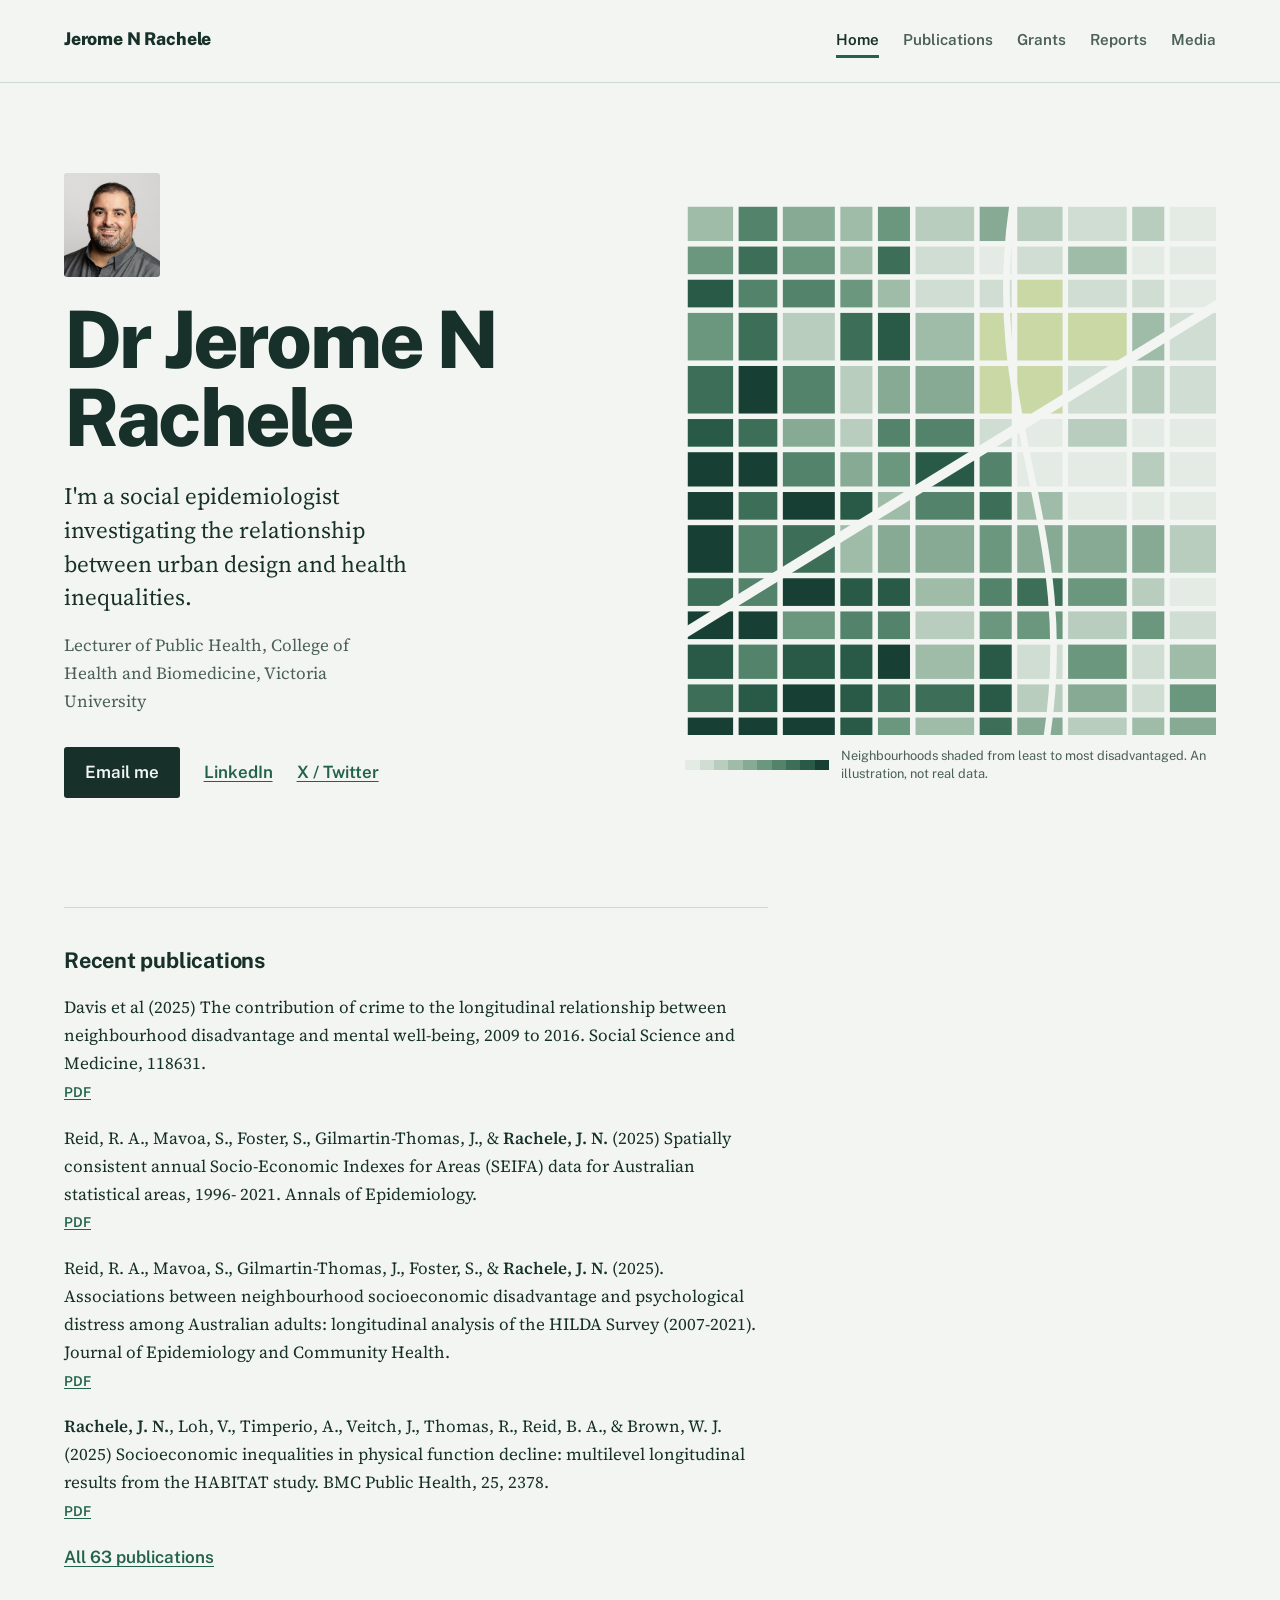
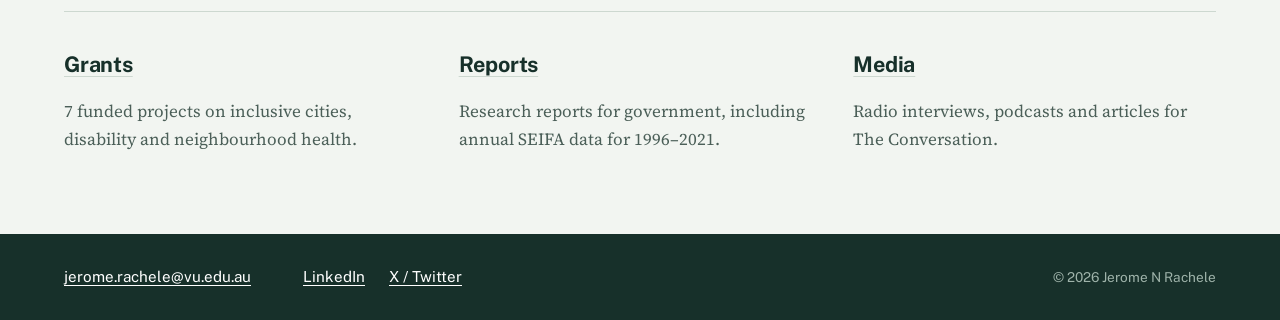
==== index.html @ 96d5e142 "Unpack site and copy files from Wix" ====
<!doctype html>
<html lang="en-AU">
<head>
<meta charset="utf-8">
<meta name="viewport" content="width=device-width, initial-scale=1">
<title>Dr Jerome N Rachele | Social epidemiologist</title>
<meta name="description" content="I&#x27;m a social epidemiologist investigating the relationship between urban design and health inequalities. Lecturer of Public Health, College of Health and Biomedicine, Victoria University.">
<meta property="og:title" content="Dr Jerome N Rachele | Social epidemiologist">
<meta property="og:description" content="I&#x27;m a social epidemiologist investigating the relationship between urban design and health inequalities. Lecturer of Public Health, College of Health and Biomedicine, Victoria University.">
<meta property="og:type" content="website">
<link rel="icon" href="favicon.svg" type="image/svg+xml">
<link rel="preconnect" href="https://fonts.googleapis.com">
<link rel="preconnect" href="https://fonts.gstatic.com" crossorigin>
<link rel="stylesheet" href="https://fonts.googleapis.com/css2?family=Public+Sans:wght@400;600;800&family=Source+Serif+4:ital,opsz,wght@0,8..60,400;0,8..60,600;1,8..60,400&display=swap">
<link rel="stylesheet" href="styles.css">
</head>
<body>
<a class="skip" href="#main">Skip to content</a>
<header class="site-header">
  <a class="wordmark" href="index.html">Jerome N Rachele</a>
  <nav aria-label="Main"><a href="index.html" aria-current="page">Home</a><a href="academic-publications.html">Publications</a><a href="grants.html">Grants</a><a href="reports.html">Reports</a><a href="media.html">Media</a></nav>
</header>
<main id="main" class="home">

<section class="hero">
  <div class="hero-text">
    <img class="portrait" src="files/jerome-rachele.jpg" alt="Portrait of Jerome Rachele" width="96" height="104" onerror="this.remove()">
    <h1>Dr Jerome N Rachele</h1>
    <p class="lede">I&#x27;m a social epidemiologist investigating the relationship between urban design and health inequalities.</p>
    <p class="role">Lecturer of Public Health, College of Health and Biomedicine, Victoria University</p>
    <p class="contact"><a class="button" href="mailto:jerome.rachele@vu.edu.au">Email me</a>
       <a href="https://www.linkedin.com/in/jerome-rachele-14006b37/" rel="noopener">LinkedIn</a>
       <a href="https://twitter.com/JN_Rachele" rel="noopener">X / Twitter</a></p>
  </div>
  <figure class="map">
    <svg viewBox="0 0 480 480" role="img" aria-labelledby="map-cap" preserveAspectRatio="xMidYMid slice"><rect x="2.5" y="2.5" width="41.0" height="31.0" fill="#9fbca9"/><rect x="2.5" y="38.5" width="41.0" height="25.0" fill="#6c977f"/><rect x="2.5" y="68.5" width="41.0" height="25.0" fill="#285a47"/><rect x="2.5" y="98.5" width="41.0" height="43.0" fill="#6c977f"/><rect x="2.5" y="146.5" width="41.0" height="43.0" fill="#3c6e58"/><rect x="2.5" y="194.5" width="41.0" height="25.0" fill="#285a47"/><rect x="2.5" y="224.5" width="41.0" height="31.0" fill="#183f33"/><rect x="2.5" y="260.5" width="41.0" height="25.0" fill="#183f33"/><rect x="2.5" y="290.5" width="41.0" height="43.0" fill="#183f33"/><rect x="2.5" y="338.5" width="41.0" height="25.0" fill="#3c6e58"/><rect x="2.5" y="368.5" width="41.0" height="25.0" fill="#183f33"/><rect x="2.5" y="398.5" width="41.0" height="31.0" fill="#285a47"/><rect x="2.5" y="434.5" width="41.0" height="25.0" fill="#3c6e58"/><rect x="2.5" y="464.5" width="41.0" height="43.0" fill="#183f33"/><rect x="48.5" y="2.5" width="35.0" height="31.0" fill="#53836b"/><rect x="48.5" y="38.5" width="35.0" height="25.0" fill="#3c6e58"/><rect x="48.5" y="68.5" width="35.0" height="25.0" fill="#53836b"/><rect x="48.5" y="98.5" width="35.0" height="43.0" fill="#3c6e58"/><rect x="48.5" y="146.5" width="35.0" height="43.0" fill="#183f33"/><rect x="48.5" y="194.5" width="35.0" height="25.0" fill="#3c6e58"/><rect x="48.5" y="224.5" width="35.0" height="31.0" fill="#183f33"/><rect x="48.5" y="260.5" width="35.0" height="25.0" fill="#3c6e58"/><rect x="48.5" y="290.5" width="35.0" height="43.0" fill="#53836b"/><rect x="48.5" y="338.5" width="35.0" height="25.0" fill="#53836b"/><rect x="48.5" y="368.5" width="35.0" height="25.0" fill="#183f33"/><rect x="48.5" y="398.5" width="35.0" height="31.0" fill="#53836b"/><rect x="48.5" y="434.5" width="35.0" height="25.0" fill="#285a47"/><rect x="48.5" y="464.5" width="35.0" height="43.0" fill="#183f33"/><rect x="88.5" y="2.5" width="47.0" height="31.0" fill="#86aa94"/><rect x="88.5" y="38.5" width="47.0" height="25.0" fill="#6c977f"/><rect x="88.5" y="68.5" width="47.0" height="25.0" fill="#53836b"/><rect x="88.5" y="98.5" width="47.0" height="43.0" fill="#b8cdbe"/><rect x="88.5" y="146.5" width="47.0" height="43.0" fill="#53836b"/><rect x="88.5" y="194.5" width="47.0" height="25.0" fill="#86aa94"/><rect x="88.5" y="224.5" width="47.0" height="31.0" fill="#53836b"/><rect x="88.5" y="260.5" width="47.0" height="25.0" fill="#183f33"/><rect x="88.5" y="290.5" width="47.0" height="43.0" fill="#3c6e58"/><rect x="88.5" y="338.5" width="47.0" height="25.0" fill="#183f33"/><rect x="88.5" y="368.5" width="47.0" height="25.0" fill="#6c977f"/><rect x="88.5" y="398.5" width="47.0" height="31.0" fill="#285a47"/><rect x="88.5" y="434.5" width="47.0" height="25.0" fill="#183f33"/><rect x="88.5" y="464.5" width="47.0" height="43.0" fill="#183f33"/><rect x="140.5" y="2.5" width="29.0" height="31.0" fill="#9fbca9"/><rect x="140.5" y="38.5" width="29.0" height="25.0" fill="#9fbca9"/><rect x="140.5" y="68.5" width="29.0" height="25.0" fill="#6c977f"/><rect x="140.5" y="98.5" width="29.0" height="43.0" fill="#3c6e58"/><rect x="140.5" y="146.5" width="29.0" height="43.0" fill="#b8cdbe"/><rect x="140.5" y="194.5" width="29.0" height="25.0" fill="#b8cdbe"/><rect x="140.5" y="224.5" width="29.0" height="31.0" fill="#86aa94"/><rect x="140.5" y="260.5" width="29.0" height="25.0" fill="#285a47"/><rect x="140.5" y="290.5" width="29.0" height="43.0" fill="#9fbca9"/><rect x="140.5" y="338.5" width="29.0" height="25.0" fill="#285a47"/><rect x="140.5" y="368.5" width="29.0" height="25.0" fill="#53836b"/><rect x="140.5" y="398.5" width="29.0" height="31.0" fill="#285a47"/><rect x="140.5" y="434.5" width="29.0" height="25.0" fill="#285a47"/><rect x="140.5" y="464.5" width="29.0" height="43.0" fill="#285a47"/><rect x="174.5" y="2.5" width="29.0" height="31.0" fill="#6c977f"/><rect x="174.5" y="38.5" width="29.0" height="25.0" fill="#3c6e58"/><rect x="174.5" y="68.5" width="29.0" height="25.0" fill="#9fbca9"/><rect x="174.5" y="98.5" width="29.0" height="43.0" fill="#285a47"/><rect x="174.5" y="146.5" width="29.0" height="43.0" fill="#86aa94"/><rect x="174.5" y="194.5" width="29.0" height="25.0" fill="#53836b"/><rect x="174.5" y="224.5" width="29.0" height="31.0" fill="#6c977f"/><rect x="174.5" y="260.5" width="29.0" height="25.0" fill="#9fbca9"/><rect x="174.5" y="290.5" width="29.0" height="43.0" fill="#86aa94"/><rect x="174.5" y="338.5" width="29.0" height="25.0" fill="#285a47"/><rect x="174.5" y="368.5" width="29.0" height="25.0" fill="#53836b"/><rect x="174.5" y="398.5" width="29.0" height="31.0" fill="#183f33"/><rect x="174.5" y="434.5" width="29.0" height="25.0" fill="#3c6e58"/><rect x="174.5" y="464.5" width="29.0" height="43.0" fill="#6c977f"/><rect x="208.5" y="2.5" width="53.0" height="31.0" fill="#b8cdbe"/><rect x="208.5" y="38.5" width="53.0" height="25.0" fill="#cfddd2"/><rect x="208.5" y="68.5" width="53.0" height="25.0" fill="#cfddd2"/><rect x="208.5" y="98.5" width="53.0" height="43.0" fill="#9fbca9"/><rect x="208.5" y="146.5" width="53.0" height="43.0" fill="#86aa94"/><rect x="208.5" y="194.5" width="53.0" height="25.0" fill="#53836b"/><rect x="208.5" y="224.5" width="53.0" height="31.0" fill="#285a47"/><rect x="208.5" y="260.5" width="53.0" height="25.0" fill="#53836b"/><rect x="208.5" y="290.5" width="53.0" height="43.0" fill="#86aa94"/><rect x="208.5" y="338.5" width="53.0" height="25.0" fill="#9fbca9"/><rect x="208.5" y="368.5" width="53.0" height="25.0" fill="#b8cdbe"/><rect x="208.5" y="398.5" width="53.0" height="31.0" fill="#9fbca9"/><rect x="208.5" y="434.5" width="53.0" height="25.0" fill="#3c6e58"/><rect x="208.5" y="464.5" width="53.0" height="43.0" fill="#9fbca9"/><rect x="266.5" y="2.5" width="29.0" height="31.0" fill="#86aa94"/><rect x="266.5" y="38.5" width="29.0" height="25.0" fill="#e3ebe4"/><rect x="266.5" y="68.5" width="29.0" height="25.0" fill="#cfddd2"/><rect x="266.5" y="98.5" width="29.0" height="43.0" fill="var(--park)"/><rect x="266.5" y="146.5" width="29.0" height="43.0" fill="var(--park)"/><rect x="266.5" y="194.5" width="29.0" height="25.0" fill="#cfddd2"/><rect x="266.5" y="224.5" width="29.0" height="31.0" fill="#53836b"/><rect x="266.5" y="260.5" width="29.0" height="25.0" fill="#3c6e58"/><rect x="266.5" y="290.5" width="29.0" height="43.0" fill="#6c977f"/><rect x="266.5" y="338.5" width="29.0" height="25.0" fill="#53836b"/><rect x="266.5" y="368.5" width="29.0" height="25.0" fill="#6c977f"/><rect x="266.5" y="398.5" width="29.0" height="31.0" fill="#285a47"/><rect x="266.5" y="434.5" width="29.0" height="25.0" fill="#285a47"/><rect x="266.5" y="464.5" width="29.0" height="43.0" fill="#3c6e58"/><rect x="300.5" y="2.5" width="41.0" height="31.0" fill="#b8cdbe"/><rect x="300.5" y="38.5" width="41.0" height="25.0" fill="#cfddd2"/><rect x="300.5" y="68.5" width="41.0" height="25.0" fill="var(--park)"/><rect x="300.5" y="98.5" width="41.0" height="43.0" fill="var(--park)"/><rect x="300.5" y="146.5" width="41.0" height="43.0" fill="var(--park)"/><rect x="300.5" y="194.5" width="41.0" height="25.0" fill="#e3ebe4"/><rect x="300.5" y="224.5" width="41.0" height="31.0" fill="#e3ebe4"/><rect x="300.5" y="260.5" width="41.0" height="25.0" fill="#9fbca9"/><rect x="300.5" y="290.5" width="41.0" height="43.0" fill="#86aa94"/><rect x="300.5" y="338.5" width="41.0" height="25.0" fill="#3c6e58"/><rect x="300.5" y="368.5" width="41.0" height="25.0" fill="#6c977f"/><rect x="300.5" y="398.5" width="41.0" height="31.0" fill="#cfddd2"/><rect x="300.5" y="434.5" width="41.0" height="25.0" fill="#b8cdbe"/><rect x="300.5" y="464.5" width="41.0" height="43.0" fill="#86aa94"/><rect x="346.5" y="2.5" width="53.0" height="31.0" fill="#cfddd2"/><rect x="346.5" y="38.5" width="53.0" height="25.0" fill="#9fbca9"/><rect x="346.5" y="68.5" width="53.0" height="25.0" fill="#cfddd2"/><rect x="346.5" y="98.5" width="53.0" height="43.0" fill="var(--park)"/><rect x="346.5" y="146.5" width="53.0" height="43.0" fill="#cfddd2"/><rect x="346.5" y="194.5" width="53.0" height="25.0" fill="#b8cdbe"/><rect x="346.5" y="224.5" width="53.0" height="31.0" fill="#e3ebe4"/><rect x="346.5" y="260.5" width="53.0" height="25.0" fill="#e3ebe4"/><rect x="346.5" y="290.5" width="53.0" height="43.0" fill="#86aa94"/><rect x="346.5" y="338.5" width="53.0" height="25.0" fill="#6c977f"/><rect x="346.5" y="368.5" width="53.0" height="25.0" fill="#b8cdbe"/><rect x="346.5" y="398.5" width="53.0" height="31.0" fill="#6c977f"/><rect x="346.5" y="434.5" width="53.0" height="25.0" fill="#86aa94"/><rect x="346.5" y="464.5" width="53.0" height="43.0" fill="#b8cdbe"/><rect x="404.5" y="2.5" width="29.0" height="31.0" fill="#b8cdbe"/><rect x="404.5" y="38.5" width="29.0" height="25.0" fill="#e3ebe4"/><rect x="404.5" y="68.5" width="29.0" height="25.0" fill="#cfddd2"/><rect x="404.5" y="98.5" width="29.0" height="43.0" fill="#9fbca9"/><rect x="404.5" y="146.5" width="29.0" height="43.0" fill="#b8cdbe"/><rect x="404.5" y="194.5" width="29.0" height="25.0" fill="#e3ebe4"/><rect x="404.5" y="224.5" width="29.0" height="31.0" fill="#b8cdbe"/><rect x="404.5" y="260.5" width="29.0" height="25.0" fill="#e3ebe4"/><rect x="404.5" y="290.5" width="29.0" height="43.0" fill="#86aa94"/><rect x="404.5" y="338.5" width="29.0" height="25.0" fill="#b8cdbe"/><rect x="404.5" y="368.5" width="29.0" height="25.0" fill="#6c977f"/><rect x="404.5" y="398.5" width="29.0" height="31.0" fill="#cfddd2"/><rect x="404.5" y="434.5" width="29.0" height="25.0" fill="#cfddd2"/><rect x="404.5" y="464.5" width="29.0" height="43.0" fill="#9fbca9"/><rect x="438.5" y="2.5" width="53.0" height="31.0" fill="#e3ebe4"/><rect x="438.5" y="38.5" width="53.0" height="25.0" fill="#e3ebe4"/><rect x="438.5" y="68.5" width="53.0" height="25.0" fill="#e3ebe4"/><rect x="438.5" y="98.5" width="53.0" height="43.0" fill="#cfddd2"/><rect x="438.5" y="146.5" width="53.0" height="43.0" fill="#cfddd2"/><rect x="438.5" y="194.5" width="53.0" height="25.0" fill="#e3ebe4"/><rect x="438.5" y="224.5" width="53.0" height="31.0" fill="#e3ebe4"/><rect x="438.5" y="260.5" width="53.0" height="25.0" fill="#e3ebe4"/><rect x="438.5" y="290.5" width="53.0" height="43.0" fill="#b8cdbe"/><rect x="438.5" y="338.5" width="53.0" height="25.0" fill="#e3ebe4"/><rect x="438.5" y="368.5" width="53.0" height="25.0" fill="#cfddd2"/><rect x="438.5" y="398.5" width="53.0" height="31.0" fill="#9fbca9"/><rect x="438.5" y="434.5" width="53.0" height="25.0" fill="#6c977f"/><rect x="438.5" y="464.5" width="53.0" height="43.0" fill="#86aa94"/><path d="M-10 394 L490 86" stroke="var(--paper)" stroke-width="9" fill="none"/><path d="M298 -10 C 264 192, 360 288, 326 490" stroke="var(--paper)" stroke-width="6" fill="none"/></svg>
    <figcaption id="map-cap"><span class="legend" aria-hidden="true"><span style="background:#e3ebe4"></span><span style="background:#cfddd2"></span><span style="background:#b8cdbe"></span><span style="background:#9fbca9"></span><span style="background:#86aa94"></span><span style="background:#6c977f"></span><span style="background:#53836b"></span><span style="background:#3c6e58"></span><span style="background:#285a47"></span><span style="background:#183f33"></span></span>
      Neighbourhoods shaded from least to most disadvantaged. An illustration, not real data.</figcaption>
  </figure>
</section>
<section class="recent">
  <h2>Recent publications</h2>
  <ol class="pubs"><li class="pub"><p>Davis et al (2025) The contribution of crime to the longitudinal relationship between neighbourhood disadvantage and mental well-being, 2009 to 2016. Social Science and Medicine, 118631.</p><span class="links"><a href="files/papers/2025-davis-the-contribution-of-crime-to-the.pdf">PDF</a></span></li><li class="pub"><p>Reid, R. A., Mavoa, S., Foster, S., Gilmartin-Thomas, J., &amp; <strong>Rachele, J. N.</strong> (2025) Spatially consistent annual Socio-Economic Indexes for Areas (SEIFA) data for Australian statistical areas, 1996- 2021. Annals of Epidemiology.</p><span class="links"><a href="files/papers/2025-reid-spatially-consistent-annual-socio-economic-indexes.pdf">PDF</a></span></li><li class="pub"><p>Reid, R. A., Mavoa, S., Gilmartin-Thomas, J., Foster, S., &amp; <strong>Rachele, J. N.</strong> (2025). Associations between neighbourhood socioeconomic disadvantage and psychological distress among Australian adults: longitudinal analysis of the HILDA Survey (2007-2021). Journal of Epidemiology and Community Health.</p><span class="links"><a href="files/papers/2025-reid-associations-between-neighbourhood-socioeconomic-disadvantage-and.pdf">PDF</a></span></li><li class="pub"><p><strong>Rachele, J. N.</strong>, Loh, V., Timperio, A., Veitch, J., Thomas, R., Reid, B. A., &amp; Brown, W. J. (2025) Socioeconomic inequalities in physical function decline: multilevel longitudinal results from the HABITAT study. BMC Public Health, 25, 2378.</p><span class="links"><a href="files/papers/2025-rachele-socioeconomic-inequalities-in-physical-function-decline.pdf">PDF</a></span></li></ol>
  <p><a href="academic-publications.html">All 63 publications</a></p>
</section>
<section class="elsewhere">
  <div><h2><a href="grants.html">Grants</a></h2><p>7 funded projects on inclusive cities, disability and neighbourhood health.</p></div>
  <div><h2><a href="reports.html">Reports</a></h2><p>Research reports for government, including annual SEIFA data for 1996–2021.</p></div>
  <div><h2><a href="media.html">Media</a></h2><p>Radio interviews, podcasts and articles for The Conversation.</p></div>
</section>

</main>
<footer class="site-footer">
  <p><a href="mailto:jerome.rachele@vu.edu.au">jerome.rachele@vu.edu.au</a></p>
  <p><a href="https://www.linkedin.com/in/jerome-rachele-14006b37/" rel="noopener">LinkedIn</a> <a href="https://twitter.com/JN_Rachele" rel="noopener">X / Twitter</a></p>
  <p class="small">© 2026 Jerome N Rachele</p>
</footer>
</body>
</html>
---- styles.css ----
/* jnrachele.com — one stylesheet for every page */
:root {
  --ink: #17302a;
  --ink-soft: #4b5f58;
  --paper: #f2f5f1;
  --rule: #cdd8d0;
  --green: #22624c;
  --park: #c9d8a4;
  --ochre: #c4882a;
  --sans: "Public Sans", system-ui, -apple-system, "Segoe UI", sans-serif;
  --serif: "Source Serif 4", Georgia, "Times New Roman", serif;
  --measure: 44rem;
  --gutter: clamp(1.25rem, 5vw, 4rem);
}

*, *::before, *::after { box-sizing: border-box; }
html { -webkit-text-size-adjust: 100%; }
body {
  margin: 0;
  background: var(--paper);
  color: var(--ink);
  font: 400 1.0625rem/1.65 var(--serif);
  font-optical-sizing: auto;
}
img, svg { display: block; max-width: 100%; }
h1, h2, h3 { font-family: var(--sans); line-height: 1.15; margin: 0; }
p { margin: 0 0 1em; }
a { color: var(--green); text-decoration-thickness: 1px; text-underline-offset: .18em; }
a:hover { text-decoration-thickness: 2px; }
:focus-visible { outline: 3px solid var(--ochre); outline-offset: 2px; border-radius: 2px; }
[hidden] { display: none !important; }

.skip { position: absolute; left: -999px; top: 0; background: var(--ink); color: var(--paper); padding: .5rem 1rem; z-index: 10; }
.skip:focus { left: 1rem; top: 1rem; }

/* ---------- header & footer ---------- */
.site-header {
  display: flex; flex-wrap: wrap; align-items: baseline; justify-content: space-between;
  gap: .75rem 2rem;
  padding: 1.5rem var(--gutter);
  border-bottom: 1px solid var(--rule);
  font-family: var(--sans);
}
.wordmark { font-weight: 800; font-size: 1.1rem; color: var(--ink); text-decoration: none; letter-spacing: -.01em; }
.site-header nav { display: flex; flex-wrap: wrap; gap: .25rem 1.5rem; }
.site-header nav a {
  color: var(--ink-soft); text-decoration: none; font-weight: 600; font-size: .95rem;
  padding-bottom: .2rem; border-bottom: 3px solid transparent;
}
.site-header nav a:hover { color: var(--ink); border-bottom-color: var(--rule); }
.site-header nav a[aria-current="page"] { color: var(--ink); border-bottom-color: var(--green); }

main { padding: 0 var(--gutter) 4rem; }

.site-footer {
  display: flex; flex-wrap: wrap; gap: .5rem 2rem; align-items: baseline;
  padding: 2rem var(--gutter);
  background: var(--ink); color: #cfdcd4;
  font: 400 .95rem/1.5 var(--sans);
}
.site-footer p { margin: 0; }
.site-footer a { color: #fff; margin-right: 1.25rem; }
.site-footer .small { margin-left: auto; color: #9fb3aa; font-size: .85rem; }

/* ---------- home ---------- */
.hero {
  display: grid; grid-template-columns: minmax(0, 1.05fr) minmax(0, 1fr);
  gap: clamp(2rem, 5vw, 5rem); align-items: center;
  padding: clamp(2.5rem, 7vw, 6rem) 0 clamp(2.5rem, 6vw, 5rem);
}
.hero h1 {
  font-weight: 800; font-size: clamp(2.6rem, 6.2vw, 5rem);
  letter-spacing: -.035em; line-height: .98; margin-bottom: 1.5rem;
  max-width: 10ch;
}
.lede { font-size: clamp(1.2rem, 2vw, 1.45rem); line-height: 1.45; max-width: 30ch; margin-bottom: 1rem; }
.role { color: var(--ink-soft); max-width: 36ch; }
.contact { display: flex; flex-wrap: wrap; align-items: center; gap: .75rem 1.5rem; margin-top: 2rem; font-family: var(--sans); font-weight: 600; }
.button {
  display: inline-block; background: var(--ink); color: var(--paper); text-decoration: none;
  padding: .7rem 1.3rem; border-radius: 3px;
}
.button:hover { background: var(--green); }

.map { margin: 0; }
.map svg { width: 100%; aspect-ratio: 1; background: var(--paper); }
.map figcaption {
  display: flex; align-items: center; gap: .75rem; margin-top: .75rem;
  font: 400 .8rem/1.4 var(--sans); color: var(--ink-soft);
}
.legend { display: flex; flex: none; }
.legend span { width: .9rem; height: .6rem; }

.recent, .elsewhere { border-top: 1px solid var(--rule); padding-top: 2.5rem; margin-top: 1rem; }
.recent h2, .elsewhere h2 { font-size: 1.35rem; margin-bottom: 1.25rem; letter-spacing: -.01em; }
.recent { max-width: var(--measure); }
.recent > p { font-family: var(--sans); font-weight: 600; }
.elsewhere { display: grid; grid-template-columns: repeat(3, minmax(0, 1fr)); gap: 2rem; margin-top: 2.5rem; }
.elsewhere h2 a { color: var(--ink); text-decoration-color: var(--rule); }
.elsewhere h2 a:hover { text-decoration-color: var(--green); }
.elsewhere p { color: var(--ink-soft); }

/* ---------- inner pages ---------- */
.page-head { padding: clamp(2.5rem, 6vw, 4.5rem) 0 1.5rem; max-width: var(--measure); }
.page-head h1 { font-weight: 800; font-size: clamp(2.2rem, 5vw, 3.4rem); letter-spacing: -.03em; margin-bottom: 1rem; }
.prose { max-width: var(--measure); }

.jump { display: flex; flex-wrap: wrap; gap: .25rem 1.25rem; font: 600 .95rem/1.5 var(--sans); }
.filter { margin-top: 1.75rem; }
.filter label { display: block; font: 600 .9rem/1.4 var(--sans); margin-bottom: .4rem; }
.filter input {
  width: 100%; max-width: 30rem; font: 400 1rem/1.4 var(--sans); color: var(--ink);
  padding: .65rem .8rem; border: 1px solid #9fb0a7; border-radius: 3px; background: #fff;
}
.status { font: 400 .9rem/1.4 var(--sans); color: var(--ink-soft); min-height: 1.4em; margin: .5rem 0 0; }

.pub-section { border-top: 1px solid var(--rule); padding-top: 2rem; margin-top: 2rem; }
.pub-section > h2 { font-size: 1.5rem; letter-spacing: -.015em; margin-bottom: 1.5rem; }
.count { font-weight: 400; color: var(--ink-soft); font-size: 1rem; margin-left: .35rem; }

.year-group {
  display: grid; grid-template-columns: 5.5rem minmax(0, var(--measure));
  gap: 1.5rem; padding: 1.25rem 0; border-top: 1px solid var(--rule);
}
.year-group:first-of-type { border-top: 0; padding-top: 0; }
.year { font-size: 1.5rem; font-weight: 800; color: var(--green); letter-spacing: -.02em; position: sticky; top: 1rem; align-self: start; font-variant-numeric: tabular-nums; }

.pubs { list-style: none; margin: 0; padding: 0; max-width: var(--measure); }
.pub { padding: 0 0 1.35rem; }
.pub p { margin: 0 0 .35rem; }
.pub strong { font-weight: 600; }
.links { display: flex; gap: 1rem; font: 600 .85rem/1.4 var(--sans); }
.pubs.plain .pub { border-bottom: 1px solid var(--rule); padding: 1.1rem 0; }
.pubs.plain .pub:first-child { padding-top: 0; }

/* grants */
.grants { list-style: none; margin: 0; padding: 0; max-width: 54rem; }
.grant {
  display: grid; grid-template-columns: minmax(0, 1fr) auto; gap: 2rem;
  padding: 1.5rem 0; border-top: 1px solid var(--rule);
}
.grant h2 { font-size: 1.15rem; font-weight: 600; line-height: 1.3; margin-bottom: .5rem; }
.funder { margin-bottom: .35rem; }
.meta { color: var(--ink-soft); font-size: .95rem; margin: 0; }
.meta strong { font-weight: 600; color: var(--ink); }
.amount { font: 800 1.15rem/1.3 var(--sans); font-variant-numeric: tabular-nums; margin: 0; text-align: right; }
.grant-total {
  display: flex; justify-content: space-between; max-width: 54rem;
  border-top: 3px solid var(--ink); padding-top: 1rem;
  font: 600 1.05rem/1.4 var(--sans);
}

/* media */
.media-group { border-top: 1px solid var(--rule); padding-top: 2rem; margin-top: 2rem; max-width: var(--measure); }
.media-group > h2 { font-size: 1.5rem; letter-spacing: -.015em; margin-bottom: 1.25rem; }
.media { list-style: none; margin: 0; padding: 0; }
.media li { padding: 0 0 1.4rem; }
.media h3 { font: 600 1.15rem/1.35 var(--serif); }
.media-meta { font: 400 .85rem/1.4 var(--sans); color: var(--ink-soft); margin: 0 0 .2rem; }
.media-meta time::before { content: ", "; }
.note { color: var(--ink-soft); margin: .35rem 0 0; font-size: .98rem; }

/* ---------- small screens ---------- */
@media (max-width: 760px) {
  .hero { grid-template-columns: 1fr; padding-top: 1.5rem; }
  .map { order: -1; }
  .map svg { aspect-ratio: 2.4; }
  .elsewhere { grid-template-columns: 1fr; gap: 1.25rem; }
  .year-group { grid-template-columns: 1fr; gap: .5rem; }
  .year { position: static; font-size: 1.25rem; }
  .grant { grid-template-columns: 1fr; gap: .5rem; }
  .amount { text-align: left; }
  .site-footer .small { margin-left: 0; }
}

@media print {
  .site-header nav, .filter, .site-footer, .map { display: none; }
  body { background: #fff; }
}

.portrait { width: 96px; height: 104px; object-fit: cover; border-radius: 3px; margin-bottom: 1.5rem; }
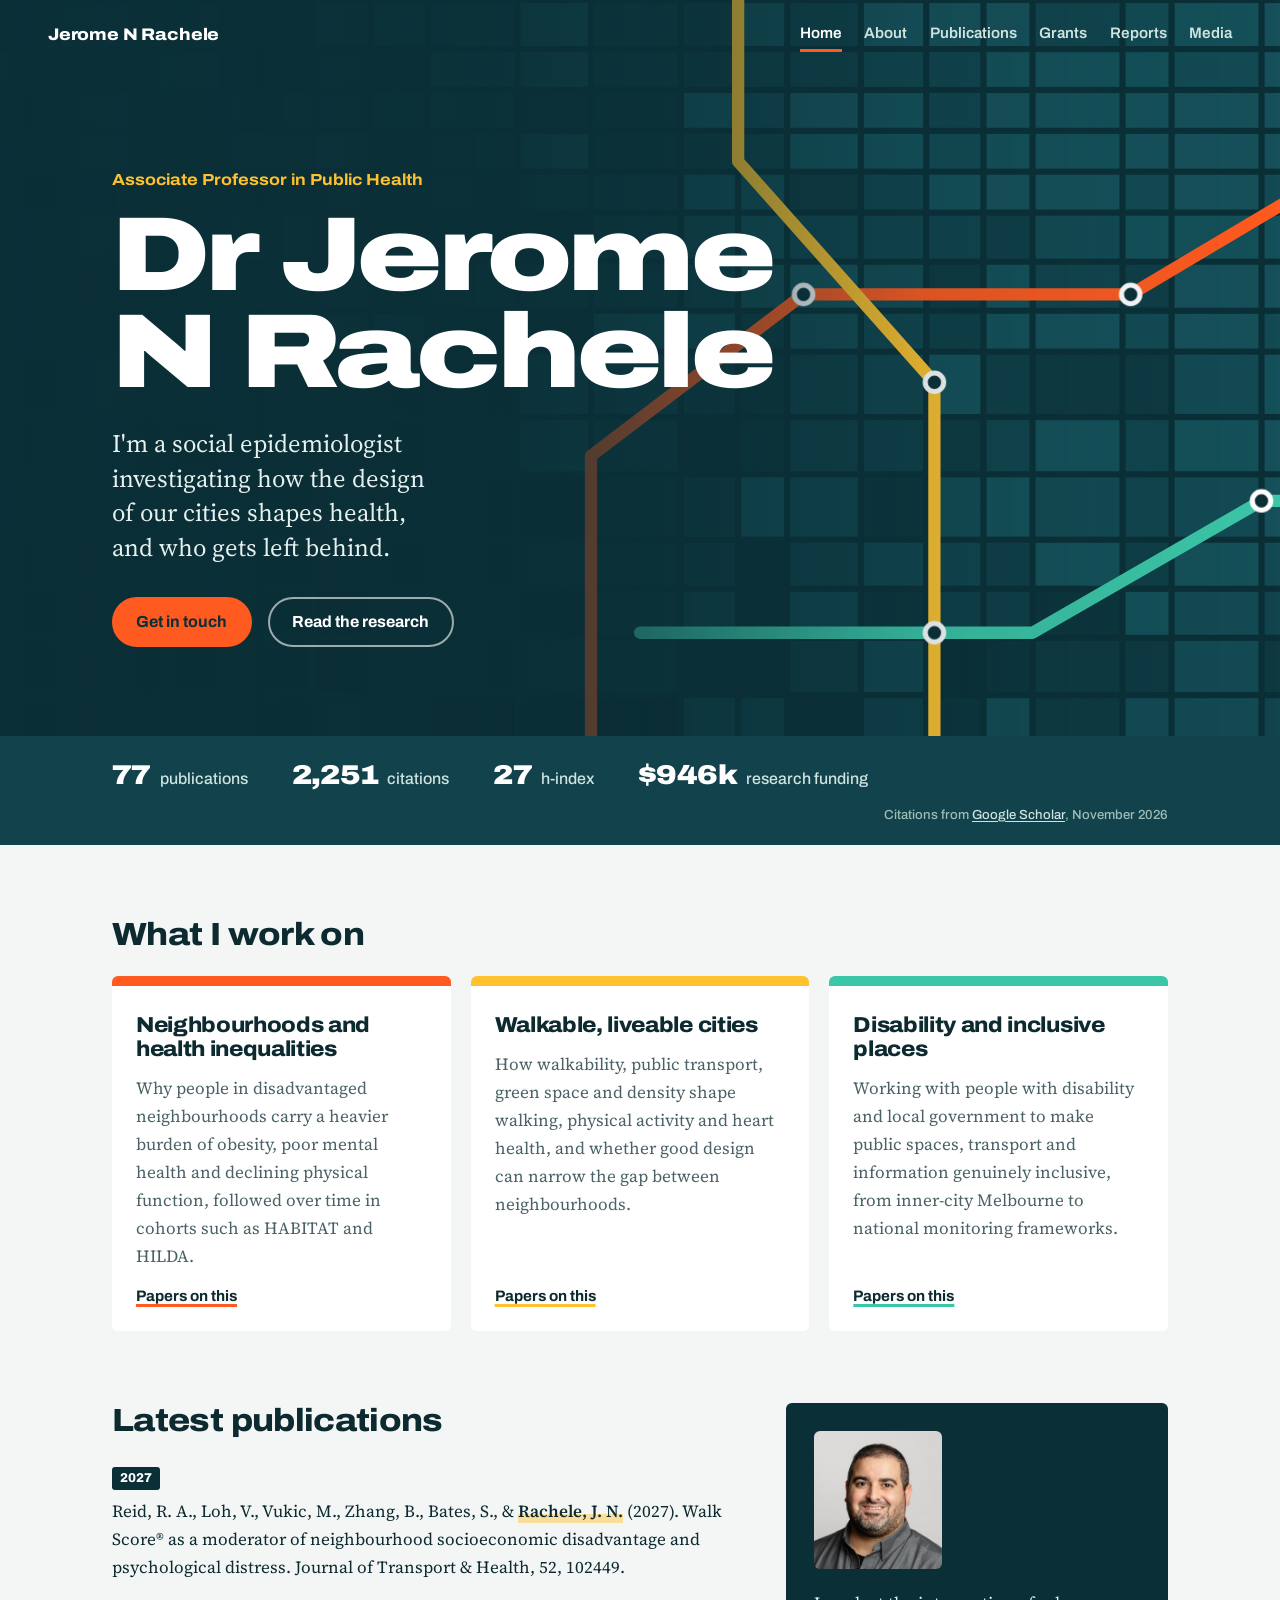
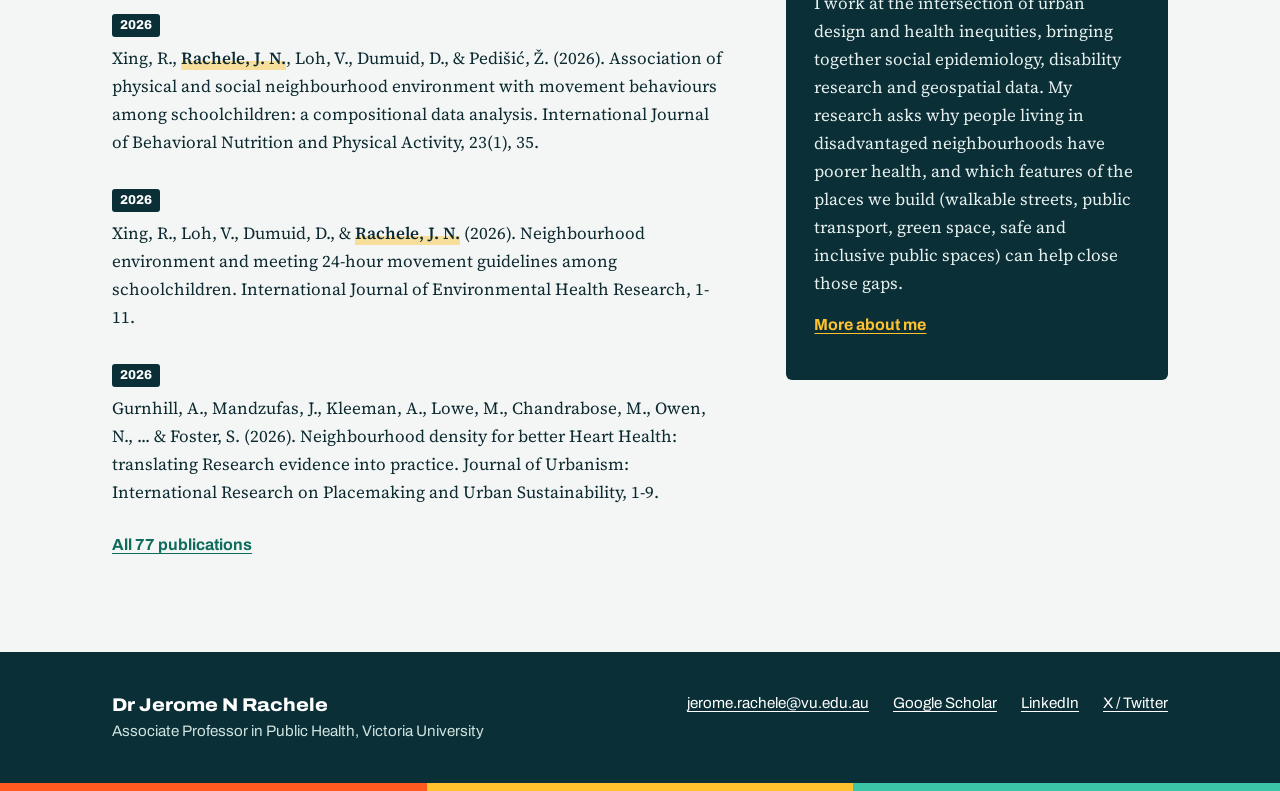
==== commit a954a7ab: "Unpack site and copy files from Wix" ====
--- a/index.html
+++ b/index.html
@@ -3,57 +3,94 @@
 <head>
 <meta charset="utf-8">
 <meta name="viewport" content="width=device-width, initial-scale=1">
-<title>Dr Jerome N Rachele | Social epidemiologist</title>
-<meta name="description" content="I&#x27;m a social epidemiologist investigating the relationship between urban design and health inequalities. Lecturer of Public Health, College of Health and Biomedicine, Victoria University.">
-<meta property="og:title" content="Dr Jerome N Rachele | Social epidemiologist">
-<meta property="og:description" content="I&#x27;m a social epidemiologist investigating the relationship between urban design and health inequalities. Lecturer of Public Health, College of Health and Biomedicine, Victoria University.">
+<title>Dr Jerome N Rachele | Associate Professor in Public Health</title>
+<meta name="description" content="I&#x27;m a social epidemiologist investigating how the design of our cities shapes health, and who gets left behind. Associate Professor in Public Health, Victoria University.">
+<meta property="og:title" content="Dr Jerome N Rachele | Associate Professor in Public Health">
+<meta property="og:description" content="I&#x27;m a social epidemiologist investigating how the design of our cities shapes health, and who gets left behind. Associate Professor in Public Health, Victoria University.">
 <meta property="og:type" content="website">
+<meta name="theme-color" content="#0b2f37">
 <link rel="icon" href="favicon.svg" type="image/svg+xml">
 <link rel="preconnect" href="https://fonts.googleapis.com">
 <link rel="preconnect" href="https://fonts.gstatic.com" crossorigin>
-<link rel="stylesheet" href="https://fonts.googleapis.com/css2?family=Public+Sans:wght@400;600;800&family=Source+Serif+4:ital,opsz,wght@0,8..60,400;0,8..60,600;1,8..60,400&display=swap">
+<link rel="stylesheet" href="https://fonts.googleapis.com/css2?family=Archivo:wdth,wght@62..125,400..900&family=Source+Serif+4:ital,opsz,wght@0,8..60,400;0,8..60,600;1,8..60,400&display=swap">
 <link rel="stylesheet" href="styles.css">
 </head>
 <body>
 <a class="skip" href="#main">Skip to content</a>
 <header class="site-header">
   <a class="wordmark" href="index.html">Jerome N Rachele</a>
-  <nav aria-label="Main"><a href="index.html" aria-current="page">Home</a><a href="academic-publications.html">Publications</a><a href="grants.html">Grants</a><a href="reports.html">Reports</a><a href="media.html">Media</a></nav>
+  <nav aria-label="Main"><a href="index.html" aria-current="page">Home</a><a href="about.html">About</a><a href="academic-publications.html">Publications</a><a href="grants.html">Grants</a><a href="reports.html">Reports</a><a href="media.html">Media</a></nav>
 </header>
-<main id="main" class="home">
 
 <section class="hero">
-  <div class="hero-text">
-    <img class="portrait" src="files/jerome-rachele.jpg" alt="Portrait of Jerome Rachele" width="96" height="104" onerror="this.remove()">
+  <svg class="citymap" viewBox="0 0 1600 720" preserveAspectRatio="xMidYMid slice" aria-hidden="true"><g class="blocks"><rect x="3" y="3" width="66" height="42" fill="#09272e" style="--d:0"/><rect x="3" y="51" width="66" height="34" fill="#09272e" style="--d:0"/><rect x="3" y="91" width="66" height="34" fill="#0b2f37" style="--d:2"/><rect x="3" y="131" width="66" height="34" fill="#0a2b32" style="--d:1"/><rect x="3" y="171" width="66" height="34" fill="#0a2b32" style="--d:1"/><rect x="3" y="211" width="66" height="42" fill="#0c343c" style="--d:3"/><rect x="3" y="259" width="66" height="42" fill="#09272e" style="--d:0"/><rect x="3" y="307" width="66" height="34" fill="#09272e" style="--d:0"/><rect x="3" y="347" width="66" height="58" fill="#0a2b32" style="--d:1"/><rect x="3" y="411" width="66" height="50" fill="#0a2b32" style="--d:1"/><rect x="3" y="467" width="66" height="58" fill="#09272e" style="--d:0"/><rect x="3" y="531" width="66" height="42" fill="#09272e" style="--d:0"/><rect x="3" y="579" width="66" height="42" fill="#09272e" style="--d:0"/><rect x="3" y="627" width="66" height="50" fill="#09272e" style="--d:0"/><rect x="3" y="683" width="66" height="58" fill="#09272e" style="--d:0"/><rect x="75" y="3" width="82" height="42" fill="#0a2b32" style="--d:1"/><rect x="75" y="51" width="82" height="34" fill="#09272e" style="--d:0"/><rect x="75" y="91" width="82" height="34" fill="#0c343c" style="--d:3"/><rect x="75" y="131" width="82" height="34" fill="#0a2b32" style="--d:1"/><rect x="75" y="171" width="82" height="34" fill="#0e3941" style="--d:4"/><rect x="75" y="211" width="82" height="42" fill="#09272e" style="--d:0"/><rect x="75" y="259" width="82" height="42" fill="#0a2b32" style="--d:1"/><rect x="75" y="307" width="82" height="34" fill="#0b2f37" style="--d:2"/><rect x="75" y="347" width="82" height="58" fill="#0a2b32" style="--d:1"/><rect x="75" y="411" width="82" height="50" fill="#0a2b32" style="--d:1"/><rect x="75" y="467" width="82" height="58" fill="#09272e" style="--d:0"/><rect x="75" y="531" width="82" height="42" fill="#0a2b32" style="--d:1"/><rect x="75" y="579" width="82" height="42" fill="#09272e" style="--d:0"/><rect x="75" y="627" width="82" height="50" fill="#09272e" style="--d:0"/><rect x="75" y="683" width="82" height="58" fill="#09272e" style="--d:0"/><rect x="163" y="3" width="66" height="42" fill="#0b2f37" style="--d:2"/><rect x="163" y="51" width="66" height="34" fill="#0f3e47" style="--d:5"/><rect x="163" y="91" width="66" height="34" fill="#0a2b32" style="--d:1"/><rect x="163" y="131" width="66" height="34" fill="#0c343c" style="--d:3"/><rect x="163" y="171" width="66" height="34" fill="#09272e" style="--d:0"/><rect x="163" y="211" width="66" height="42" fill="#0b2f37" style="--d:2"/><rect x="163" y="259" width="66" height="42" fill="#0b2f37" style="--d:2"/><rect x="163" y="307" width="66" height="34" fill="#0b2f37" style="--d:2"/><rect x="163" y="347" width="66" height="58" fill="#09272e" style="--d:0"/><rect x="163" y="411" width="66" height="50" fill="#0a2b32" style="--d:1"/><rect x="163" y="467" width="66" height="58" fill="#0c343c" style="--d:3"/><rect x="163" y="531" width="66" height="42" fill="#0a2b32" style="--d:1"/><rect x="163" y="579" width="66" height="42" fill="#09272e" style="--d:0"/><rect x="163" y="627" width="66" height="50" fill="#09272e" style="--d:0"/><rect x="163" y="683" width="66" height="58" fill="#09272e" style="--d:0"/><rect x="235" y="3" width="66" height="42" fill="#11444d" style="--d:6"/><rect x="235" y="51" width="66" height="34" fill="#0a2b32" style="--d:1"/><rect x="235" y="91" width="66" height="34" fill="#0f3e47" style="--d:5"/><rect x="235" y="131" width="66" height="34" fill="#0f3e47" style="--d:5"/><rect x="235" y="171" width="66" height="34" fill="#0c343c" style="--d:3"/><rect x="235" y="211" width="66" height="42" fill="#0f3e47" style="--d:5"/><rect x="235" y="259" width="66" height="42" fill="#09272e" style="--d:0"/><rect x="235" y="307" width="66" height="34" fill="#0a2b32" style="--d:1"/><rect x="235" y="347" width="66" height="58" fill="#0e3941" style="--d:4"/><rect x="235" y="411" width="66" height="50" fill="#0b2f37" style="--d:2"/><rect x="235" y="467" width="66" height="58" fill="#0a2b32" style="--d:1"/><rect x="235" y="531" width="66" height="42" fill="#09272e" style="--d:0"/><rect x="235" y="579" width="66" height="42" fill="#09272e" style="--d:0"/><rect x="235" y="627" width="66" height="50" fill="#09272e" style="--d:0"/><rect x="235" y="683" width="66" height="58" fill="#09272e" style="--d:0"/><rect x="307" y="3" width="82" height="42" fill="#0e3941" style="--d:4"/><rect x="307" y="51" width="82" height="34" fill="#0f3e47" style="--d:5"/><rect x="307" y="91" width="82" height="34" fill="#0b2f37" style="--d:2"/><rect x="307" y="131" width="82" height="34" fill="#0a2b32" style="--d:1"/><rect x="307" y="171" width="82" height="34" fill="#0a2b32" style="--d:1"/><rect x="307" y="211" width="82" height="42" fill="#0c343c" style="--d:3"/><rect x="307" y="259" width="82" height="42" fill="#0a2b32" style="--d:1"/><rect x="307" y="307" width="82" height="34" fill="#0a2b32" style="--d:1"/><rect x="307" y="347" width="82" height="58" fill="#0b2f37" style="--d:2"/><rect x="307" y="411" width="82" height="50" fill="#09272e" style="--d:0"/><rect x="307" y="467" width="82" height="58" fill="#0b2f37" style="--d:2"/><rect x="307" y="531" width="82" height="42" fill="#0b2f37" style="--d:2"/><rect x="307" y="579" width="82" height="42" fill="#09272e" style="--d:0"/><rect x="307" y="627" width="82" height="50" fill="#09272e" style="--d:0"/><rect x="307" y="683" width="82" height="58" fill="#0a2b32" style="--d:1"/><rect x="395" y="3" width="82" height="42" fill="#0c343c" style="--d:3"/><rect x="395" y="51" width="82" height="34" fill="#0b2f37" style="--d:2"/><rect x="395" y="91" width="82" height="34" fill="#0e3941" style="--d:4"/><rect x="395" y="131" width="82" height="34" fill="#0f3e47" style="--d:5"/><rect x="395" y="171" width="82" height="34" fill="#0b2f37" style="--d:2"/><rect x="395" y="211" width="82" height="42" fill="#0e3941" style="--d:4"/><rect x="395" y="259" width="82" height="42" fill="#0c343c" style="--d:3"/><rect x="395" y="307" width="82" height="34" fill="#0c343c" style="--d:3"/><rect x="395" y="347" width="82" height="58" fill="#0b2f37" style="--d:2"/><rect x="395" y="411" width="82" height="50" fill="#0b2f37" style="--d:2"/><rect x="395" y="467" width="82" height="58" fill="#09272e" style="--d:0"/><rect x="395" y="531" width="82" height="42" fill="#09272e" style="--d:0"/><rect x="395" y="579" width="82" height="42" fill="#09272e" style="--d:0"/><rect x="395" y="627" width="82" height="50" fill="#0a2b32" style="--d:1"/><rect x="395" y="683" width="82" height="58" fill="#09272e" style="--d:0"/><rect x="483" y="3" width="50" height="42" fill="#11444d" style="--d:6"/><rect x="483" y="51" width="50" height="34" fill="#0e3941" style="--d:4"/><rect x="483" y="91" width="50" height="34" fill="#0e3941" style="--d:4"/><rect x="483" y="131" width="50" height="34" fill="#11444d" style="--d:6"/><rect x="483" y="171" width="50" height="34" fill="#0c343c" style="--d:3"/><rect x="483" y="211" width="50" height="42" fill="#0c343c" style="--d:3"/><rect x="483" y="259" width="50" height="42" fill="#0f3e47" style="--d:5"/><rect x="483" y="307" width="50" height="34" fill="#11444d" style="--d:6"/><rect x="483" y="347" width="50" height="58" fill="#0a2b32" style="--d:1"/><rect x="483" y="411" width="50" height="50" fill="#0b2f37" style="--d:2"/><rect x="483" y="467" width="50" height="58" fill="#0c343c" style="--d:3"/><rect x="483" y="531" width="50" height="42" fill="#0b2f37" style="--d:2"/><rect x="483" y="579" width="50" height="42" fill="#09272e" style="--d:0"/><rect x="483" y="627" width="50" height="50" fill="#09272e" style="--d:0"/><rect x="483" y="683" width="50" height="58" fill="#0c343c" style="--d:3"/><rect x="539" y="3" width="50" height="42" fill="#11444d" style="--d:6"/><rect x="539" y="51" width="50" height="34" fill="#0b2f37" style="--d:2"/><rect x="539" y="91" width="50" height="34" fill="#0e3941" style="--d:4"/><rect x="539" y="131" width="50" height="34" fill="#0c343c" style="--d:3"/><rect x="539" y="171" width="50" height="34" fill="#0b2f37" style="--d:2"/><rect x="539" y="211" width="50" height="42" fill="#0b2f37" style="--d:2"/><rect x="539" y="259" width="50" height="42" fill="#0c343c" style="--d:3"/><rect x="539" y="307" width="50" height="34" fill="#11444d" style="--d:6"/><rect x="539" y="347" width="50" height="58" fill="#0a2b32" style="--d:1"/><rect x="539" y="411" width="50" height="50" fill="#0a2b32" style="--d:1"/><rect x="539" y="467" width="50" height="58" fill="#0b2f37" style="--d:2"/><rect x="539" y="531" width="50" height="42" fill="#0a2b32" style="--d:1"/><rect x="539" y="579" width="50" height="42" fill="#0c343c" style="--d:3"/><rect x="539" y="627" width="50" height="50" fill="#0b2f37" style="--d:2"/><rect x="539" y="683" width="50" height="58" fill="#0c343c" style="--d:3"/><rect x="595" y="3" width="82" height="42" fill="#11444d" style="--d:6"/><rect x="595" y="51" width="82" height="34" fill="#134a53" style="--d:7"/><rect x="595" y="91" width="82" height="34" fill="#0f3e47" style="--d:5"/><rect x="595" y="131" width="82" height="34" fill="#0e3941" style="--d:4"/><rect x="595" y="171" width="82" height="34" fill="#0c343c" style="--d:3"/><rect x="595" y="211" width="82" height="42" fill="#0b2f37" style="--d:2"/><rect x="595" y="259" width="82" height="42" fill="#0e3941" style="--d:4"/><rect x="595" y="307" width="82" height="34" fill="#0b2f37" style="--d:2"/><rect x="595" y="347" width="82" height="58" fill="#0a2b32" style="--d:1"/><rect x="595" y="411" width="82" height="50" fill="#0b2f37" style="--d:2"/><rect x="595" y="467" width="82" height="58" fill="#0a2b32" style="--d:1"/><rect x="595" y="531" width="82" height="42" fill="#0a2b32" style="--d:1"/><rect x="595" y="579" width="82" height="42" fill="#0b2f37" style="--d:2"/><rect x="595" y="627" width="82" height="50" fill="#0a2b32" style="--d:1"/><rect x="595" y="683" width="82" height="58" fill="#09272e" style="--d:0"/><rect x="683" y="3" width="66" height="42" fill="#145059" style="--d:8"/><rect x="683" y="51" width="66" height="34" fill="#134a53" style="--d:7"/><rect x="683" y="91" width="66" height="34" fill="#0c343c" style="--d:3"/><rect x="683" y="131" width="66" height="34" fill="#134a53" style="--d:7"/><rect x="683" y="171" width="66" height="34" fill="#0e3941" style="--d:4"/><rect x="683" y="211" width="66" height="42" fill="#0b2f37" style="--d:2"/><rect x="683" y="259" width="66" height="42" fill="#0e3941" style="--d:4"/><rect x="683" y="307" width="66" height="34" fill="#0b2f37" style="--d:2"/><rect x="683" y="347" width="66" height="58" fill="#11444d" style="--d:6"/><rect x="683" y="411" width="66" height="50" fill="#11444d" style="--d:6"/><rect x="683" y="467" width="66" height="58" fill="#0a2b32" style="--d:1"/><rect x="683" y="531" width="66" height="42" fill="#0c343c" style="--d:3"/><rect x="683" y="579" width="66" height="42" fill="#0a2b32" style="--d:1"/><rect x="683" y="627" width="66" height="50" fill="#0c343c" style="--d:3"/><rect x="683" y="683" width="66" height="58" fill="#0a2b32" style="--d:1"/><rect x="755" y="3" width="82" height="42" fill="#0e3941" style="--d:4"/><rect x="755" y="51" width="82" height="34" fill="#0e3941" style="--d:4"/><rect x="755" y="91" width="82" height="34" fill="#0c343c" style="--d:3"/><rect x="755" y="131" width="82" height="34" fill="#0c343c" style="--d:3"/><rect x="755" y="171" width="82" height="34" fill="#0e3941" style="--d:4"/><rect x="755" y="211" width="82" height="42" fill="#0e3941" style="--d:4"/><rect x="755" y="259" width="82" height="42" fill="#0e3941" style="--d:4"/><rect x="755" y="307" width="82" height="34" fill="#134a53" style="--d:7"/><rect x="755" y="347" width="82" height="58" fill="#0f3e47" style="--d:5"/><rect x="755" y="411" width="82" height="50" fill="#0e3941" style="--d:4"/><rect x="755" y="467" width="82" height="58" fill="#0c343c" style="--d:3"/><rect x="755" y="531" width="82" height="42" fill="#0c343c" style="--d:3"/><rect x="755" y="579" width="82" height="42" fill="#0c343c" style="--d:3"/><rect x="755" y="627" width="82" height="50" fill="#0c343c" style="--d:3"/><rect x="755" y="683" width="82" height="58" fill="#0a2b32" style="--d:1"/><rect x="843" y="3" width="50" height="42" fill="#0e3941" style="--d:4"/><rect x="843" y="51" width="50" height="34" fill="#0e3941" style="--d:4"/><rect x="843" y="91" width="50" height="34" fill="#145059" style="--d:8"/><rect x="843" y="131" width="50" height="34" fill="#0e3941" style="--d:4"/><rect x="843" y="171" width="50" height="34" fill="#134a53" style="--d:7"/><rect x="843" y="211" width="50" height="42" fill="#11444d" style="--d:6"/><rect x="843" y="259" width="50" height="42" fill="#0f3e47" style="--d:5"/><rect x="843" y="307" width="50" height="34" fill="#134a53" style="--d:7"/><rect x="843" y="347" width="50" height="58" fill="#0e3941" style="--d:4"/><rect x="843" y="411" width="50" height="50" fill="#0b2f37" style="--d:2"/><rect x="843" y="467" width="50" height="58" fill="#0e3941" style="--d:4"/><rect x="843" y="531" width="50" height="42" fill="#0e3941" style="--d:4"/><rect x="843" y="579" width="50" height="42" fill="#0f3e47" style="--d:5"/><rect x="843" y="627" width="50" height="50" fill="#0b2f37" style="--d:2"/><rect x="843" y="683" width="50" height="58" fill="#0f3e47" style="--d:5"/><rect x="899" y="3" width="42" height="42" fill="#134a53" style="--d:7"/><rect x="899" y="51" width="42" height="34" fill="#0f3e47" style="--d:5"/><rect x="899" y="91" width="42" height="34" fill="#11444d" style="--d:6"/><rect x="899" y="131" width="42" height="34" fill="#0f3e47" style="--d:5"/><rect x="899" y="171" width="42" height="34" fill="#134a53" style="--d:7"/><rect x="899" y="211" width="42" height="42" fill="#134a53" style="--d:7"/><rect x="899" y="259" width="42" height="42" fill="#134a53" style="--d:7"/><rect x="899" y="307" width="42" height="34" fill="#0e3941" style="--d:4"/><rect x="899" y="347" width="42" height="58" fill="#0c343c" style="--d:3"/><rect x="899" y="411" width="42" height="50" fill="#0c343c" style="--d:3"/><rect x="899" y="467" width="42" height="58" fill="#134a53" style="--d:7"/><rect x="899" y="531" width="42" height="42" fill="#0b2f37" style="--d:2"/><rect x="899" y="579" width="42" height="42" fill="#0b2f37" style="--d:2"/><rect x="899" y="627" width="42" height="50" fill="#0b2f37" style="--d:2"/><rect x="899" y="683" width="42" height="58" fill="#0f3e47" style="--d:5"/><rect x="947" y="3" width="66" height="42" fill="#0f3e47" style="--d:5"/><rect x="947" y="51" width="66" height="34" fill="#0f3e47" style="--d:5"/><rect x="947" y="91" width="66" height="34" fill="#16505a" style="--d:9"/><rect x="947" y="131" width="66" height="34" fill="#145059" style="--d:8"/><rect x="947" y="171" width="66" height="34" fill="#0e3941" style="--d:4"/><rect x="947" y="211" width="66" height="42" fill="#11444d" style="--d:6"/><rect x="947" y="259" width="66" height="42" fill="#145059" style="--d:8"/><rect x="947" y="307" width="66" height="34" fill="#134a53" style="--d:7"/><rect x="947" y="347" width="66" height="58" fill="#0f3e47" style="--d:5"/><rect x="947" y="411" width="66" height="50" fill="#0f3e47" style="--d:5"/><rect x="947" y="467" width="66" height="58" fill="#11444d" style="--d:6"/><rect x="947" y="531" width="66" height="42" fill="#0f3e47" style="--d:5"/><rect x="947" y="579" width="66" height="42" fill="#11444d" style="--d:6"/><rect x="947" y="627" width="66" height="50" fill="#0e3941" style="--d:4"/><rect x="947" y="683" width="66" height="58" fill="#0b2f37" style="--d:2"/><rect x="1019" y="3" width="58" height="42" fill="#16505a" style="--d:9"/><rect x="1019" y="51" width="58" height="34" fill="#11444d" style="--d:6"/><rect x="1019" y="91" width="58" height="34" fill="#145059" style="--d:8"/><rect x="1019" y="131" width="58" height="34" fill="#145059" style="--d:8"/><rect x="1019" y="171" width="58" height="34" fill="#11444d" style="--d:6"/><rect x="1019" y="211" width="58" height="42" fill="#11444d" style="--d:6"/><rect x="1019" y="259" width="58" height="42" fill="#134a53" style="--d:7"/><rect x="1019" y="307" width="58" height="34" fill="#11444d" style="--d:6"/><rect x="1019" y="347" width="58" height="58" fill="#11444d" style="--d:6"/><rect x="1019" y="411" width="58" height="50" fill="#0f3e47" style="--d:5"/><rect x="1019" y="467" width="58" height="58" fill="#0c343c" style="--d:3"/><rect x="1019" y="531" width="58" height="42" fill="#11444d" style="--d:6"/><rect x="1019" y="579" width="58" height="42" fill="#0c343c" style="--d:3"/><rect x="1019" y="627" width="58" height="50" fill="#11444d" style="--d:6"/><rect x="1019" y="683" width="58" height="58" fill="#0f3e47" style="--d:5"/><rect x="1083" y="3" width="50" height="42" fill="#16505a" style="--d:9"/><rect x="1083" y="51" width="50" height="34" fill="#11444d" style="--d:6"/><rect x="1083" y="91" width="50" height="34" fill="#11444d" style="--d:6"/><rect x="1083" y="131" width="50" height="34" fill="#134a53" style="--d:7"/><rect x="1083" y="171" width="50" height="34" fill="#145059" style="--d:8"/><rect x="1083" y="211" width="50" height="42" fill="#11444d" style="--d:6"/><rect x="1083" y="259" width="50" height="42" fill="#0e3941" style="--d:4"/><rect x="1083" y="307" width="50" height="34" fill="#0f3e47" style="--d:5"/><rect x="1083" y="347" width="50" height="58" fill="#145059" style="--d:8"/><rect x="1083" y="411" width="50" height="50" fill="#0e3941" style="--d:4"/><rect x="1083" y="467" width="50" height="58" fill="#134a53" style="--d:7"/><rect x="1083" y="531" width="50" height="42" fill="#11444d" style="--d:6"/><rect x="1083" y="579" width="50" height="42" fill="#0f3e47" style="--d:5"/><rect x="1083" y="627" width="50" height="50" fill="#0b2f37" style="--d:2"/><rect x="1083" y="683" width="50" height="58" fill="#0c343c" style="--d:3"/><rect x="1139" y="3" width="42" height="42" fill="#16505a" style="--d:9"/><rect x="1139" y="51" width="42" height="34" fill="#145059" style="--d:8"/><rect x="1139" y="91" width="42" height="34" fill="#16505a" style="--d:9"/><rect x="1139" y="131" width="42" height="34" fill="#145059" style="--d:8"/><rect x="1139" y="171" width="42" height="34" fill="#16505a" style="--d:9"/><rect x="1139" y="211" width="42" height="42" fill="#0f3e47" style="--d:5"/><rect x="1139" y="259" width="42" height="42" fill="#145059" style="--d:8"/><rect x="1139" y="307" width="42" height="34" fill="#145059" style="--d:8"/><rect x="1139" y="347" width="42" height="58" fill="#0f3e47" style="--d:5"/><rect x="1139" y="411" width="42" height="50" fill="#11444d" style="--d:6"/><rect x="1139" y="467" width="42" height="58" fill="#145059" style="--d:8"/><rect x="1139" y="531" width="42" height="42" fill="#0f3e47" style="--d:5"/><rect x="1139" y="579" width="42" height="42" fill="#0f3e47" style="--d:5"/><rect x="1139" y="627" width="42" height="50" fill="#0c343c" style="--d:3"/><rect x="1139" y="683" width="42" height="58" fill="#134a53" style="--d:7"/><rect x="1187" y="3" width="82" height="42" fill="#11444d" style="--d:6"/><rect x="1187" y="51" width="82" height="34" fill="#145059" style="--d:8"/><rect x="1187" y="91" width="82" height="34" fill="#145059" style="--d:8"/><rect x="1187" y="131" width="82" height="34" fill="#145059" style="--d:8"/><rect x="1187" y="171" width="82" height="34" fill="#16505a" style="--d:9"/><rect x="1187" y="211" width="82" height="42" fill="#134a53" style="--d:7"/><rect x="1187" y="259" width="82" height="42" fill="#11444d" style="--d:6"/><rect x="1187" y="307" width="82" height="34" fill="#16505a" style="--d:9"/><rect x="1187" y="347" width="82" height="58" fill="#0e3941" style="--d:4"/><rect x="1187" y="411" width="82" height="50" fill="#145059" style="--d:8"/><rect x="1187" y="467" width="82" height="58" fill="#134a53" style="--d:7"/><rect x="1187" y="531" width="82" height="42" fill="#145059" style="--d:8"/><rect x="1187" y="579" width="82" height="42" fill="#0c343c" style="--d:3"/><rect x="1187" y="627" width="82" height="50" fill="#0e3941" style="--d:4"/><rect x="1187" y="683" width="82" height="58" fill="#0e3941" style="--d:4"/><rect x="1275" y="3" width="42" height="42" fill="#134a53" style="--d:7"/><rect x="1275" y="51" width="42" height="34" fill="#145059" style="--d:8"/><rect x="1275" y="91" width="42" height="34" fill="#16505a" style="--d:9"/><rect x="1275" y="131" width="42" height="34" fill="#16505a" style="--d:9"/><rect x="1275" y="171" width="42" height="34" fill="#134a53" style="--d:7"/><rect x="1275" y="211" width="42" height="42" fill="#145059" style="--d:8"/><rect x="1275" y="259" width="42" height="42" fill="#0f3e47" style="--d:5"/><rect x="1275" y="307" width="42" height="34" fill="#134a53" style="--d:7"/><rect x="1275" y="347" width="42" height="58" fill="#0e3941" style="--d:4"/><rect x="1275" y="411" width="42" height="50" fill="#11444d" style="--d:6"/><rect x="1275" y="467" width="42" height="58" fill="#11444d" style="--d:6"/><rect x="1275" y="531" width="42" height="42" fill="#0f3e47" style="--d:5"/><rect x="1275" y="579" width="42" height="42" fill="#145059" style="--d:8"/><rect x="1275" y="627" width="42" height="50" fill="#0e3941" style="--d:4"/><rect x="1275" y="683" width="42" height="58" fill="#134a53" style="--d:7"/><rect x="1323" y="3" width="82" height="42" fill="#145059" style="--d:8"/><rect x="1323" y="51" width="82" height="34" fill="#134a53" style="--d:7"/><rect x="1323" y="91" width="82" height="34" fill="#16505a" style="--d:9"/><rect x="1323" y="131" width="82" height="34" fill="#16505a" style="--d:9"/><rect x="1323" y="171" width="82" height="34" fill="#16505a" style="--d:9"/><rect x="1323" y="211" width="82" height="42" fill="#145059" style="--d:8"/><rect x="1323" y="259" width="82" height="42" fill="#16505a" style="--d:9"/><rect x="1323" y="307" width="82" height="34" fill="#16505a" style="--d:9"/><rect x="1323" y="347" width="82" height="58" fill="#134a53" style="--d:7"/><rect x="1323" y="411" width="82" height="50" fill="#145059" style="--d:8"/><rect x="1323" y="467" width="82" height="58" fill="#134a53" style="--d:7"/><rect x="1323" y="531" width="82" height="42" fill="#145059" style="--d:8"/><rect x="1323" y="579" width="82" height="42" fill="#134a53" style="--d:7"/><rect x="1323" y="627" width="82" height="50" fill="#134a53" style="--d:7"/><rect x="1323" y="683" width="82" height="58" fill="#134a53" style="--d:7"/><rect x="1411" y="3" width="66" height="42" fill="#16505a" style="--d:9"/><rect x="1411" y="51" width="66" height="34" fill="#16505a" style="--d:9"/><rect x="1411" y="91" width="66" height="34" fill="#16505a" style="--d:9"/><rect x="1411" y="131" width="66" height="34" fill="#16505a" style="--d:9"/><rect x="1411" y="171" width="66" height="34" fill="#134a53" style="--d:7"/><rect x="1411" y="211" width="66" height="42" fill="#145059" style="--d:8"/><rect x="1411" y="259" width="66" height="42" fill="#16505a" style="--d:9"/><rect x="1411" y="307" width="66" height="34" fill="#134a53" style="--d:7"/><rect x="1411" y="347" width="66" height="58" fill="#145059" style="--d:8"/><rect x="1411" y="411" width="66" height="50" fill="#16505a" style="--d:9"/><rect x="1411" y="467" width="66" height="58" fill="#16505a" style="--d:9"/><rect x="1411" y="531" width="66" height="42" fill="#134a53" style="--d:7"/><rect x="1411" y="579" width="66" height="42" fill="#11444d" style="--d:6"/><rect x="1411" y="627" width="66" height="50" fill="#0e3941" style="--d:4"/><rect x="1411" y="683" width="66" height="58" fill="#11444d" style="--d:6"/><rect x="1483" y="3" width="66" height="42" fill="#145059" style="--d:8"/><rect x="1483" y="51" width="66" height="34" fill="#16505a" style="--d:9"/><rect x="1483" y="91" width="66" height="34" fill="#16505a" style="--d:9"/><rect x="1483" y="131" width="66" height="34" fill="#134a53" style="--d:7"/><rect x="1483" y="171" width="66" height="34" fill="#134a53" style="--d:7"/><rect x="1483" y="211" width="66" height="42" fill="#145059" style="--d:8"/><rect x="1483" y="259" width="66" height="42" fill="#145059" style="--d:8"/><rect x="1483" y="307" width="66" height="34" fill="#11444d" style="--d:6"/><rect x="1483" y="347" width="66" height="58" fill="#16505a" style="--d:9"/><rect x="1483" y="411" width="66" height="50" fill="#145059" style="--d:8"/><rect x="1483" y="467" width="66" height="58" fill="#16505a" style="--d:9"/><rect x="1483" y="531" width="66" height="42" fill="#0f3e47" style="--d:5"/><rect x="1483" y="579" width="66" height="42" fill="#0f3e47" style="--d:5"/><rect x="1483" y="627" width="66" height="50" fill="#0f3e47" style="--d:5"/><rect x="1483" y="683" width="66" height="58" fill="#145059" style="--d:8"/><rect x="1555" y="3" width="82" height="42" fill="#16505a" style="--d:9"/><rect x="1555" y="51" width="82" height="34" fill="#16505a" style="--d:9"/><rect x="1555" y="91" width="82" height="34" fill="#16505a" style="--d:9"/><rect x="1555" y="131" width="82" height="34" fill="#16505a" style="--d:9"/><rect x="1555" y="171" width="82" height="34" fill="#145059" style="--d:8"/><rect x="1555" y="211" width="82" height="42" fill="#16505a" style="--d:9"/><rect x="1555" y="259" width="82" height="42" fill="#145059" style="--d:8"/><rect x="1555" y="307" width="82" height="34" fill="#16505a" style="--d:9"/><rect x="1555" y="347" width="82" height="58" fill="#16505a" style="--d:9"/><rect x="1555" y="411" width="82" height="50" fill="#16505a" style="--d:9"/><rect x="1555" y="467" width="82" height="58" fill="#145059" style="--d:8"/><rect x="1555" y="531" width="82" height="42" fill="#11444d" style="--d:6"/><rect x="1555" y="579" width="82" height="42" fill="#134a53" style="--d:7"/><rect x="1555" y="627" width="82" height="50" fill="#0f3e47" style="--d:5"/><rect x="1555" y="683" width="82" height="58" fill="#11444d" style="--d:6"/></g><path class="route" d="M752 740 L752 446 L960 288 L1280 288 L1620 86" stroke="var(--signal)" pathLength="1"/><path class="route" d="M896 -20 L896 158 L1088 374 L1088 740" stroke="var(--sun)" pathLength="1"/><path class="route" d="M800 619 L1184 619 L1408 490 L1620 490" stroke="var(--mint)" pathLength="1"/><circle class="stop" cx="960" cy="288" r="9"/><circle class="stop" cx="1088" cy="374" r="9"/><circle class="stop" cx="1088" cy="619" r="9"/><circle class="stop" cx="1280" cy="288" r="9"/><circle class="stop" cx="1408" cy="490" r="9"/></svg>
+  <div class="wrap hero-inner">
+    <p class="hero-title">Associate Professor in Public Health</p>
     <h1>Dr Jerome N Rachele</h1>
-    <p class="lede">I&#x27;m a social epidemiologist investigating the relationship between urban design and health inequalities.</p>
-    <p class="role">Lecturer of Public Health, College of Health and Biomedicine, Victoria University</p>
-    <p class="contact"><a class="button" href="mailto:jerome.rachele@vu.edu.au">Email me</a>
-       <a href="https://www.linkedin.com/in/jerome-rachele-14006b37/" rel="noopener">LinkedIn</a>
-       <a href="https://twitter.com/JN_Rachele" rel="noopener">X / Twitter</a></p>
+    <p class="lede">I&#x27;m a social epidemiologist investigating how the design of our cities shapes health, and who gets left behind.</p>
+    <p class="cta"><a class="button" href="mailto:jerome.rachele@vu.edu.au">Get in touch</a>
+      <a class="button ghost" href="academic-publications.html">Read the research</a></p>
   </div>
-  <figure class="map">
-    <svg viewBox="0 0 480 480" role="img" aria-labelledby="map-cap" preserveAspectRatio="xMidYMid slice"><rect x="2.5" y="2.5" width="41.0" height="31.0" fill="#9fbca9"/><rect x="2.5" y="38.5" width="41.0" height="25.0" fill="#6c977f"/><rect x="2.5" y="68.5" width="41.0" height="25.0" fill="#285a47"/><rect x="2.5" y="98.5" width="41.0" height="43.0" fill="#6c977f"/><rect x="2.5" y="146.5" width="41.0" height="43.0" fill="#3c6e58"/><rect x="2.5" y="194.5" width="41.0" height="25.0" fill="#285a47"/><rect x="2.5" y="224.5" width="41.0" height="31.0" fill="#183f33"/><rect x="2.5" y="260.5" width="41.0" height="25.0" fill="#183f33"/><rect x="2.5" y="290.5" width="41.0" height="43.0" fill="#183f33"/><rect x="2.5" y="338.5" width="41.0" height="25.0" fill="#3c6e58"/><rect x="2.5" y="368.5" width="41.0" height="25.0" fill="#183f33"/><rect x="2.5" y="398.5" width="41.0" height="31.0" fill="#285a47"/><rect x="2.5" y="434.5" width="41.0" height="25.0" fill="#3c6e58"/><rect x="2.5" y="464.5" width="41.0" height="43.0" fill="#183f33"/><rect x="48.5" y="2.5" width="35.0" height="31.0" fill="#53836b"/><rect x="48.5" y="38.5" width="35.0" height="25.0" fill="#3c6e58"/><rect x="48.5" y="68.5" width="35.0" height="25.0" fill="#53836b"/><rect x="48.5" y="98.5" width="35.0" height="43.0" fill="#3c6e58"/><rect x="48.5" y="146.5" width="35.0" height="43.0" fill="#183f33"/><rect x="48.5" y="194.5" width="35.0" height="25.0" fill="#3c6e58"/><rect x="48.5" y="224.5" width="35.0" height="31.0" fill="#183f33"/><rect x="48.5" y="260.5" width="35.0" height="25.0" fill="#3c6e58"/><rect x="48.5" y="290.5" width="35.0" height="43.0" fill="#53836b"/><rect x="48.5" y="338.5" width="35.0" height="25.0" fill="#53836b"/><rect x="48.5" y="368.5" width="35.0" height="25.0" fill="#183f33"/><rect x="48.5" y="398.5" width="35.0" height="31.0" fill="#53836b"/><rect x="48.5" y="434.5" width="35.0" height="25.0" fill="#285a47"/><rect x="48.5" y="464.5" width="35.0" height="43.0" fill="#183f33"/><rect x="88.5" y="2.5" width="47.0" height="31.0" fill="#86aa94"/><rect x="88.5" y="38.5" width="47.0" height="25.0" fill="#6c977f"/><rect x="88.5" y="68.5" width="47.0" height="25.0" fill="#53836b"/><rect x="88.5" y="98.5" width="47.0" height="43.0" fill="#b8cdbe"/><rect x="88.5" y="146.5" width="47.0" height="43.0" fill="#53836b"/><rect x="88.5" y="194.5" width="47.0" height="25.0" fill="#86aa94"/><rect x="88.5" y="224.5" width="47.0" height="31.0" fill="#53836b"/><rect x="88.5" y="260.5" width="47.0" height="25.0" fill="#183f33"/><rect x="88.5" y="290.5" width="47.0" height="43.0" fill="#3c6e58"/><rect x="88.5" y="338.5" width="47.0" height="25.0" fill="#183f33"/><rect x="88.5" y="368.5" width="47.0" height="25.0" fill="#6c977f"/><rect x="88.5" y="398.5" width="47.0" height="31.0" fill="#285a47"/><rect x="88.5" y="434.5" width="47.0" height="25.0" fill="#183f33"/><rect x="88.5" y="464.5" width="47.0" height="43.0" fill="#183f33"/><rect x="140.5" y="2.5" width="29.0" height="31.0" fill="#9fbca9"/><rect x="140.5" y="38.5" width="29.0" height="25.0" fill="#9fbca9"/><rect x="140.5" y="68.5" width="29.0" height="25.0" fill="#6c977f"/><rect x="140.5" y="98.5" width="29.0" height="43.0" fill="#3c6e58"/><rect x="140.5" y="146.5" width="29.0" height="43.0" fill="#b8cdbe"/><rect x="140.5" y="194.5" width="29.0" height="25.0" fill="#b8cdbe"/><rect x="140.5" y="224.5" width="29.0" height="31.0" fill="#86aa94"/><rect x="140.5" y="260.5" width="29.0" height="25.0" fill="#285a47"/><rect x="140.5" y="290.5" width="29.0" height="43.0" fill="#9fbca9"/><rect x="140.5" y="338.5" width="29.0" height="25.0" fill="#285a47"/><rect x="140.5" y="368.5" width="29.0" height="25.0" fill="#53836b"/><rect x="140.5" y="398.5" width="29.0" height="31.0" fill="#285a47"/><rect x="140.5" y="434.5" width="29.0" height="25.0" fill="#285a47"/><rect x="140.5" y="464.5" width="29.0" height="43.0" fill="#285a47"/><rect x="174.5" y="2.5" width="29.0" height="31.0" fill="#6c977f"/><rect x="174.5" y="38.5" width="29.0" height="25.0" fill="#3c6e58"/><rect x="174.5" y="68.5" width="29.0" height="25.0" fill="#9fbca9"/><rect x="174.5" y="98.5" width="29.0" height="43.0" fill="#285a47"/><rect x="174.5" y="146.5" width="29.0" height="43.0" fill="#86aa94"/><rect x="174.5" y="194.5" width="29.0" height="25.0" fill="#53836b"/><rect x="174.5" y="224.5" width="29.0" height="31.0" fill="#6c977f"/><rect x="174.5" y="260.5" width="29.0" height="25.0" fill="#9fbca9"/><rect x="174.5" y="290.5" width="29.0" height="43.0" fill="#86aa94"/><rect x="174.5" y="338.5" width="29.0" height="25.0" fill="#285a47"/><rect x="174.5" y="368.5" width="29.0" height="25.0" fill="#53836b"/><rect x="174.5" y="398.5" width="29.0" height="31.0" fill="#183f33"/><rect x="174.5" y="434.5" width="29.0" height="25.0" fill="#3c6e58"/><rect x="174.5" y="464.5" width="29.0" height="43.0" fill="#6c977f"/><rect x="208.5" y="2.5" width="53.0" height="31.0" fill="#b8cdbe"/><rect x="208.5" y="38.5" width="53.0" height="25.0" fill="#cfddd2"/><rect x="208.5" y="68.5" width="53.0" height="25.0" fill="#cfddd2"/><rect x="208.5" y="98.5" width="53.0" height="43.0" fill="#9fbca9"/><rect x="208.5" y="146.5" width="53.0" height="43.0" fill="#86aa94"/><rect x="208.5" y="194.5" width="53.0" height="25.0" fill="#53836b"/><rect x="208.5" y="224.5" width="53.0" height="31.0" fill="#285a47"/><rect x="208.5" y="260.5" width="53.0" height="25.0" fill="#53836b"/><rect x="208.5" y="290.5" width="53.0" height="43.0" fill="#86aa94"/><rect x="208.5" y="338.5" width="53.0" height="25.0" fill="#9fbca9"/><rect x="208.5" y="368.5" width="53.0" height="25.0" fill="#b8cdbe"/><rect x="208.5" y="398.5" width="53.0" height="31.0" fill="#9fbca9"/><rect x="208.5" y="434.5" width="53.0" height="25.0" fill="#3c6e58"/><rect x="208.5" y="464.5" width="53.0" height="43.0" fill="#9fbca9"/><rect x="266.5" y="2.5" width="29.0" height="31.0" fill="#86aa94"/><rect x="266.5" y="38.5" width="29.0" height="25.0" fill="#e3ebe4"/><rect x="266.5" y="68.5" width="29.0" height="25.0" fill="#cfddd2"/><rect x="266.5" y="98.5" width="29.0" height="43.0" fill="var(--park)"/><rect x="266.5" y="146.5" width="29.0" height="43.0" fill="var(--park)"/><rect x="266.5" y="194.5" width="29.0" height="25.0" fill="#cfddd2"/><rect x="266.5" y="224.5" width="29.0" height="31.0" fill="#53836b"/><rect x="266.5" y="260.5" width="29.0" height="25.0" fill="#3c6e58"/><rect x="266.5" y="290.5" width="29.0" height="43.0" fill="#6c977f"/><rect x="266.5" y="338.5" width="29.0" height="25.0" fill="#53836b"/><rect x="266.5" y="368.5" width="29.0" height="25.0" fill="#6c977f"/><rect x="266.5" y="398.5" width="29.0" height="31.0" fill="#285a47"/><rect x="266.5" y="434.5" width="29.0" height="25.0" fill="#285a47"/><rect x="266.5" y="464.5" width="29.0" height="43.0" fill="#3c6e58"/><rect x="300.5" y="2.5" width="41.0" height="31.0" fill="#b8cdbe"/><rect x="300.5" y="38.5" width="41.0" height="25.0" fill="#cfddd2"/><rect x="300.5" y="68.5" width="41.0" height="25.0" fill="var(--park)"/><rect x="300.5" y="98.5" width="41.0" height="43.0" fill="var(--park)"/><rect x="300.5" y="146.5" width="41.0" height="43.0" fill="var(--park)"/><rect x="300.5" y="194.5" width="41.0" height="25.0" fill="#e3ebe4"/><rect x="300.5" y="224.5" width="41.0" height="31.0" fill="#e3ebe4"/><rect x="300.5" y="260.5" width="41.0" height="25.0" fill="#9fbca9"/><rect x="300.5" y="290.5" width="41.0" height="43.0" fill="#86aa94"/><rect x="300.5" y="338.5" width="41.0" height="25.0" fill="#3c6e58"/><rect x="300.5" y="368.5" width="41.0" height="25.0" fill="#6c977f"/><rect x="300.5" y="398.5" width="41.0" height="31.0" fill="#cfddd2"/><rect x="300.5" y="434.5" width="41.0" height="25.0" fill="#b8cdbe"/><rect x="300.5" y="464.5" width="41.0" height="43.0" fill="#86aa94"/><rect x="346.5" y="2.5" width="53.0" height="31.0" fill="#cfddd2"/><rect x="346.5" y="38.5" width="53.0" height="25.0" fill="#9fbca9"/><rect x="346.5" y="68.5" width="53.0" height="25.0" fill="#cfddd2"/><rect x="346.5" y="98.5" width="53.0" height="43.0" fill="var(--park)"/><rect x="346.5" y="146.5" width="53.0" height="43.0" fill="#cfddd2"/><rect x="346.5" y="194.5" width="53.0" height="25.0" fill="#b8cdbe"/><rect x="346.5" y="224.5" width="53.0" height="31.0" fill="#e3ebe4"/><rect x="346.5" y="260.5" width="53.0" height="25.0" fill="#e3ebe4"/><rect x="346.5" y="290.5" width="53.0" height="43.0" fill="#86aa94"/><rect x="346.5" y="338.5" width="53.0" height="25.0" fill="#6c977f"/><rect x="346.5" y="368.5" width="53.0" height="25.0" fill="#b8cdbe"/><rect x="346.5" y="398.5" width="53.0" height="31.0" fill="#6c977f"/><rect x="346.5" y="434.5" width="53.0" height="25.0" fill="#86aa94"/><rect x="346.5" y="464.5" width="53.0" height="43.0" fill="#b8cdbe"/><rect x="404.5" y="2.5" width="29.0" height="31.0" fill="#b8cdbe"/><rect x="404.5" y="38.5" width="29.0" height="25.0" fill="#e3ebe4"/><rect x="404.5" y="68.5" width="29.0" height="25.0" fill="#cfddd2"/><rect x="404.5" y="98.5" width="29.0" height="43.0" fill="#9fbca9"/><rect x="404.5" y="146.5" width="29.0" height="43.0" fill="#b8cdbe"/><rect x="404.5" y="194.5" width="29.0" height="25.0" fill="#e3ebe4"/><rect x="404.5" y="224.5" width="29.0" height="31.0" fill="#b8cdbe"/><rect x="404.5" y="260.5" width="29.0" height="25.0" fill="#e3ebe4"/><rect x="404.5" y="290.5" width="29.0" height="43.0" fill="#86aa94"/><rect x="404.5" y="338.5" width="29.0" height="25.0" fill="#b8cdbe"/><rect x="404.5" y="368.5" width="29.0" height="25.0" fill="#6c977f"/><rect x="404.5" y="398.5" width="29.0" height="31.0" fill="#cfddd2"/><rect x="404.5" y="434.5" width="29.0" height="25.0" fill="#cfddd2"/><rect x="404.5" y="464.5" width="29.0" height="43.0" fill="#9fbca9"/><rect x="438.5" y="2.5" width="53.0" height="31.0" fill="#e3ebe4"/><rect x="438.5" y="38.5" width="53.0" height="25.0" fill="#e3ebe4"/><rect x="438.5" y="68.5" width="53.0" height="25.0" fill="#e3ebe4"/><rect x="438.5" y="98.5" width="53.0" height="43.0" fill="#cfddd2"/><rect x="438.5" y="146.5" width="53.0" height="43.0" fill="#cfddd2"/><rect x="438.5" y="194.5" width="53.0" height="25.0" fill="#e3ebe4"/><rect x="438.5" y="224.5" width="53.0" height="31.0" fill="#e3ebe4"/><rect x="438.5" y="260.5" width="53.0" height="25.0" fill="#e3ebe4"/><rect x="438.5" y="290.5" width="53.0" height="43.0" fill="#b8cdbe"/><rect x="438.5" y="338.5" width="53.0" height="25.0" fill="#e3ebe4"/><rect x="438.5" y="368.5" width="53.0" height="25.0" fill="#cfddd2"/><rect x="438.5" y="398.5" width="53.0" height="31.0" fill="#9fbca9"/><rect x="438.5" y="434.5" width="53.0" height="25.0" fill="#6c977f"/><rect x="438.5" y="464.5" width="53.0" height="43.0" fill="#86aa94"/><path d="M-10 394 L490 86" stroke="var(--paper)" stroke-width="9" fill="none"/><path d="M298 -10 C 264 192, 360 288, 326 490" stroke="var(--paper)" stroke-width="6" fill="none"/></svg>
-    <figcaption id="map-cap"><span class="legend" aria-hidden="true"><span style="background:#e3ebe4"></span><span style="background:#cfddd2"></span><span style="background:#b8cdbe"></span><span style="background:#9fbca9"></span><span style="background:#86aa94"></span><span style="background:#6c977f"></span><span style="background:#53836b"></span><span style="background:#3c6e58"></span><span style="background:#285a47"></span><span style="background:#183f33"></span></span>
-      Neighbourhoods shaded from least to most disadvantaged. An illustration, not real data.</figcaption>
-  </figure>
 </section>
-<section class="recent">
-  <h2>Recent publications</h2>
-  <ol class="pubs"><li class="pub"><p>Davis et al (2025) The contribution of crime to the longitudinal relationship between neighbourhood disadvantage and mental well-being, 2009 to 2016. Social Science and Medicine, 118631.</p><span class="links"><a href="files/papers/2025-davis-the-contribution-of-crime-to-the.pdf">PDF</a></span></li><li class="pub"><p>Reid, R. A., Mavoa, S., Foster, S., Gilmartin-Thomas, J., &amp; <strong>Rachele, J. N.</strong> (2025) Spatially consistent annual Socio-Economic Indexes for Areas (SEIFA) data for Australian statistical areas, 1996- 2021. Annals of Epidemiology.</p><span class="links"><a href="files/papers/2025-reid-spatially-consistent-annual-socio-economic-indexes.pdf">PDF</a></span></li><li class="pub"><p>Reid, R. A., Mavoa, S., Gilmartin-Thomas, J., Foster, S., &amp; <strong>Rachele, J. N.</strong> (2025). Associations between neighbourhood socioeconomic disadvantage and psychological distress among Australian adults: longitudinal analysis of the HILDA Survey (2007-2021). Journal of Epidemiology and Community Health.</p><span class="links"><a href="files/papers/2025-reid-associations-between-neighbourhood-socioeconomic-disadvantage-and.pdf">PDF</a></span></li><li class="pub"><p><strong>Rachele, J. N.</strong>, Loh, V., Timperio, A., Veitch, J., Thomas, R., Reid, B. A., &amp; Brown, W. J. (2025) Socioeconomic inequalities in physical function decline: multilevel longitudinal results from the HABITAT study. BMC Public Health, 25, 2378.</p><span class="links"><a href="files/papers/2025-rachele-socioeconomic-inequalities-in-physical-function-decline.pdf">PDF</a></span></li></ol>
-  <p><a href="academic-publications.html">All 63 publications</a></p>
+<section class="legend" aria-label="At a glance">
+  <div class="wrap legend-inner">
+    <p><b>77</b> publications</p>
+    <p><b>2,251</b> citations</p>
+    <p><b>27</b> h-index</p>
+    <p><b>$946k</b> research funding</p>
+    <p class="asof">Citations from <a href="https://scholar.google.com.au/citations?user=jFlI1NMAAAAJ&hl=en" rel="noopener">Google Scholar</a>, November 2026</p>
+  </div>
 </section>
-<section class="elsewhere">
-  <div><h2><a href="grants.html">Grants</a></h2><p>7 funded projects on inclusive cities, disability and neighbourhood health.</p></div>
-  <div><h2><a href="reports.html">Reports</a></h2><p>Research reports for government, including annual SEIFA data for 1996–2021.</p></div>
-  <div><h2><a href="media.html">Media</a></h2><p>Radio interviews, podcasts and articles for The Conversation.</p></div>
+<main id="main">
+
+<section class="wrap block">
+  <h2 class="section-title">What I work on</h2>
+  <div class="themes">
+  <article class="theme" style="--c:var(--signal)">
+    <h3>Neighbourhoods and health inequalities</h3>
+    <p>Why people in disadvantaged neighbourhoods carry a heavier burden of obesity, poor mental health and declining physical function, followed over time in cohorts such as HABITAT and HILDA.</p>
+    <a href="academic-publications.html?q=disadvantage">Papers on this</a>
+  </article>
+  <article class="theme" style="--c:var(--sun)">
+    <h3>Walkable, liveable cities</h3>
+    <p>How walkability, public transport, green space and density shape walking, physical activity and heart health, and whether good design can narrow the gap between neighbourhoods.</p>
+    <a href="academic-publications.html?q=walk">Papers on this</a>
+  </article>
+  <article class="theme" style="--c:var(--mint)">
+    <h3>Disability and inclusive places</h3>
+    <p>Working with people with disability and local government to make public spaces, transport and information genuinely inclusive, from inner-city Melbourne to national monitoring frameworks.</p>
+    <a href="academic-publications.html?q=disability">Papers on this</a>
+  </article>
+  </div>
+</section>
+<section class="wrap block split">
+  <div>
+    <h2 class="section-title">Latest publications</h2>
+    <ol class="pubs"><li class="pub"><span class="yr">2027</span><p>Reid, R. A., Loh, V., Vukic, M., Zhang, B., Bates, S., &amp; <strong>Rachele, J. N.</strong> (2027). Walk Score® as a moderator of neighbourhood socioeconomic disadvantage and psychological distress. Journal of Transport &amp; Health, 52, 102449.</p></li><li class="pub"><span class="yr">2026</span><p>Xing, R., <strong>Rachele, J. N.</strong>, Loh, V., Dumuid, D., &amp; Pedišić, Ž. (2026). Association of physical and social neighbourhood environment with movement behaviours among schoolchildren: a compositional data analysis. International Journal of Behavioral Nutrition and Physical Activity, 23(1), 35.</p></li><li class="pub"><span class="yr">2026</span><p>Xing, R., Loh, V., Dumuid, D., &amp; <strong>Rachele, J. N.</strong> (2026). Neighbourhood environment and meeting 24-hour movement guidelines among schoolchildren. International Journal of Environmental Health Research, 1-11.</p></li><li class="pub"><span class="yr">2026</span><p>Gurnhill, A., Mandzufas, J., Kleeman, A., Lowe, M., Chandrabose, M., Owen, N., ... &amp; Foster, S. (2026). Neighbourhood density for better Heart Health: translating Research evidence into practice. Journal of Urbanism: International Research on Placemaking and Urban Sustainability, 1-9.</p></li></ol>
+    <p class="more"><a href="academic-publications.html">All 77 publications</a></p>
+  </div>
+  <aside class="about-card">
+    <img class="portrait" src="files/jerome-rachele.jpg" alt="Jerome Rachele" width="280" height="300" loading="lazy" onerror="this.remove()">
+    <p>I work at the intersection of urban design and health inequities, bringing together social epidemiology, disability research and geospatial data. My research asks why people living in disadvantaged neighbourhoods have poorer health, and which features of the places we build (walkable streets, public transport, green space, safe and inclusive public spaces) can help close those gaps.</p>
+    <p class="more"><a href="about.html">More about me</a></p>
+  </aside>
 </section>
 
 </main>
 <footer class="site-footer">
-  <p><a href="mailto:jerome.rachele@vu.edu.au">jerome.rachele@vu.edu.au</a></p>
-  <p><a href="https://www.linkedin.com/in/jerome-rachele-14006b37/" rel="noopener">LinkedIn</a> <a href="https://twitter.com/JN_Rachele" rel="noopener">X / Twitter</a></p>
-  <p class="small">© 2026 Jerome N Rachele</p>
+  <div class="wrap foot">
+    <div>
+      <p class="foot-name">Dr Jerome N Rachele</p>
+      <p>Associate Professor in Public Health, Victoria University</p>
+    </div>
+    <ul class="foot-links">
+      <li><a href="mailto:jerome.rachele@vu.edu.au">jerome.rachele@vu.edu.au</a></li>
+      <li><a href="https://scholar.google.com.au/citations?user=jFlI1NMAAAAJ&hl=en" rel="noopener">Google Scholar</a></li>
+      <li><a href="https://www.linkedin.com/in/jerome-rachele-14006b37/" rel="noopener">LinkedIn</a></li>
+      <li><a href="https://twitter.com/JN_Rachele" rel="noopener">X / Twitter</a></li>
+    </ul>
+  </div>
+  <div class="routebar" aria-hidden="true"><span style="background:var(--signal)"></span><span style="background:var(--sun)"></span><span style="background:var(--mint)"></span></div>
 </footer>
 </body>
 </html>
--- a/styles.css
+++ b/styles.css
@@ -1,181 +1,225 @@
 /* jnrachele.com — one stylesheet for every page */
 :root {
-  --ink: #17302a;
-  --ink-soft: #4b5f58;
-  --paper: #f2f5f1;
-  --rule: #cdd8d0;
-  --green: #22624c;
-  --park: #c9d8a4;
-  --ochre: #c4882a;
-  --sans: "Public Sans", system-ui, -apple-system, "Segoe UI", sans-serif;
-  --serif: "Source Serif 4", Georgia, "Times New Roman", serif;
-  --measure: 44rem;
-  --gutter: clamp(1.25rem, 5vw, 4rem);
+  --night: #0b2f37;
+  --night-2: #12434c;
+  --ink: #0d2a30;
+  --ink-soft: #4a6267;
+  --paper: #f3f6f5;
+  --white: #ffffff;
+  --rule: #d3dedc;
+  --signal: #ff5a1f;   /* neighbourhoods and inequality */
+  --sun: #ffc22e;      /* walkable cities */
+  --mint: #3cc6a8;     /* disability and inclusion */
+  --link: #0f6b5c;
+  --display: "Archivo", "Arial Black", system-ui, sans-serif;
+  --serif: "Source Serif 4", Georgia, serif;
+  --wrap: 72rem;
+  --pad: clamp(1.25rem, 4vw, 3rem);
 }
 
 *, *::before, *::after { box-sizing: border-box; }
 html { -webkit-text-size-adjust: 100%; }
-body {
-  margin: 0;
-  background: var(--paper);
-  color: var(--ink);
-  font: 400 1.0625rem/1.65 var(--serif);
-  font-optical-sizing: auto;
-}
+body { margin: 0; background: var(--paper); color: var(--ink); font: 400 1.0625rem/1.65 var(--serif); }
 img, svg { display: block; max-width: 100%; }
-h1, h2, h3 { font-family: var(--sans); line-height: 1.15; margin: 0; }
+h1, h2, h3 { font-family: var(--display); margin: 0; line-height: 1.1; }
 p { margin: 0 0 1em; }
-a { color: var(--green); text-decoration-thickness: 1px; text-underline-offset: .18em; }
+a { color: var(--link); text-decoration-thickness: 1px; text-underline-offset: .18em; }
 a:hover { text-decoration-thickness: 2px; }
-:focus-visible { outline: 3px solid var(--ochre); outline-offset: 2px; border-radius: 2px; }
+:focus-visible { outline: 3px solid var(--sun); outline-offset: 3px; border-radius: 2px; }
 [hidden] { display: none !important; }
-
-.skip { position: absolute; left: -999px; top: 0; background: var(--ink); color: var(--paper); padding: .5rem 1rem; z-index: 10; }
+.wrap { max-width: var(--wrap); margin: 0 auto; padding: 0 var(--pad); }
+.skip { position: absolute; left: -999px; top: 0; background: var(--sun); color: var(--ink); padding: .5rem 1rem; z-index: 20; font-family: var(--display); }
 .skip:focus { left: 1rem; top: 1rem; }
 
-/* ---------- header & footer ---------- */
+/* ---------- header ---------- */
 .site-header {
-  display: flex; flex-wrap: wrap; align-items: baseline; justify-content: space-between;
-  gap: .75rem 2rem;
-  padding: 1.5rem var(--gutter);
-  border-bottom: 1px solid var(--rule);
-  font-family: var(--sans);
-}
-.wordmark { font-weight: 800; font-size: 1.1rem; color: var(--ink); text-decoration: none; letter-spacing: -.01em; }
-.site-header nav { display: flex; flex-wrap: wrap; gap: .25rem 1.5rem; }
-.site-header nav a {
-  color: var(--ink-soft); text-decoration: none; font-weight: 600; font-size: .95rem;
-  padding-bottom: .2rem; border-bottom: 3px solid transparent;
-}
-.site-header nav a:hover { color: var(--ink); border-bottom-color: var(--rule); }
-.site-header nav a[aria-current="page"] { color: var(--ink); border-bottom-color: var(--green); }
-
-main { padding: 0 var(--gutter) 4rem; }
-
-.site-footer {
-  display: flex; flex-wrap: wrap; gap: .5rem 2rem; align-items: baseline;
-  padding: 2rem var(--gutter);
-  background: var(--ink); color: #cfdcd4;
-  font: 400 .95rem/1.5 var(--sans);
-}
-.site-footer p { margin: 0; }
-.site-footer a { color: #fff; margin-right: 1.25rem; }
-.site-footer .small { margin-left: auto; color: #9fb3aa; font-size: .85rem; }
-
-/* ---------- home ---------- */
-.hero {
-  display: grid; grid-template-columns: minmax(0, 1.05fr) minmax(0, 1fr);
-  gap: clamp(2rem, 5vw, 5rem); align-items: center;
-  padding: clamp(2.5rem, 7vw, 6rem) 0 clamp(2.5rem, 6vw, 5rem);
-}
+  position: absolute; inset: 0 0 auto 0; z-index: 5;
+  display: flex; flex-wrap: wrap; justify-content: space-between; align-items: center; gap: .5rem 2rem;
+  padding: 1.1rem var(--pad);
+  font-family: var(--display);
+}
+.wordmark { color: #fff; text-decoration: none; font-weight: 800; font-stretch: 112%; font-size: 1.05rem; letter-spacing: -.01em; }
+.site-header nav { display: flex; flex-wrap: wrap; gap: .25rem 1.4rem; }
+.site-header nav a { color: #cfe3df; text-decoration: none; font-weight: 600; font-size: .95rem; padding: .2rem 0; border-bottom: 3px solid transparent; }
+.site-header nav a:hover { color: #fff; border-bottom-color: rgba(255,255,255,.35); }
+.site-header nav a[aria-current="page"] { color: #fff; border-bottom-color: var(--signal); }
+
+/* ---------- map ---------- */
+.citymap { position: absolute; inset: 0; width: 100%; height: 100%; }
+.citymap .route { fill: none; stroke-width: 12; stroke-linejoin: round; stroke-linecap: round; }
+.citymap .stop { fill: var(--night); stroke: #fff; stroke-width: 5; }
+
+/* ---------- home hero ---------- */
+.hero { position: relative; background: var(--night); color: #fff; overflow: hidden; min-height: min(88vh, 46rem); display: flex; align-items: flex-end; }
+.hero::after {
+  content: ""; position: absolute; inset: 0;
+  background: linear-gradient(90deg, rgba(11,47,55,.97) 0%, rgba(11,47,55,.88) 38%, rgba(11,47,55,.15) 72%, rgba(11,47,55,0) 100%);
+}
+.hero-inner { position: relative; z-index: 2; width: 100%; padding-top: 7rem; padding-bottom: clamp(3rem, 8vh, 5.5rem); }
+.hero-title { font: 700 1rem/1.3 var(--display); font-stretch: 112%; color: var(--sun); margin-bottom: 1rem; }
 .hero h1 {
-  font-weight: 800; font-size: clamp(2.6rem, 6.2vw, 5rem);
-  letter-spacing: -.035em; line-height: .98; margin-bottom: 1.5rem;
-  max-width: 10ch;
-}
-.lede { font-size: clamp(1.2rem, 2vw, 1.45rem); line-height: 1.45; max-width: 30ch; margin-bottom: 1rem; }
-.role { color: var(--ink-soft); max-width: 36ch; }
-.contact { display: flex; flex-wrap: wrap; align-items: center; gap: .75rem 1.5rem; margin-top: 2rem; font-family: var(--sans); font-weight: 600; }
+  font-weight: 900; font-stretch: 125%;
+  font-size: clamp(2.8rem, 8.2vw, 6.6rem); line-height: .92; letter-spacing: -.035em;
+  max-width: 9ch; margin-bottom: 1.6rem;
+}
+.lede { font-size: clamp(1.2rem, 2.1vw, 1.55rem); line-height: 1.4; max-width: 28ch; color: #e6f0ee; }
+.cta { display: flex; flex-wrap: wrap; gap: .75rem 1rem; margin-top: 2rem; }
 .button {
-  display: inline-block; background: var(--ink); color: var(--paper); text-decoration: none;
-  padding: .7rem 1.3rem; border-radius: 3px;
-}
-.button:hover { background: var(--green); }
-
-.map { margin: 0; }
-.map svg { width: 100%; aspect-ratio: 1; background: var(--paper); }
-.map figcaption {
-  display: flex; align-items: center; gap: .75rem; margin-top: .75rem;
-  font: 400 .8rem/1.4 var(--sans); color: var(--ink-soft);
-}
-.legend { display: flex; flex: none; }
-.legend span { width: .9rem; height: .6rem; }
-
-.recent, .elsewhere { border-top: 1px solid var(--rule); padding-top: 2.5rem; margin-top: 1rem; }
-.recent h2, .elsewhere h2 { font-size: 1.35rem; margin-bottom: 1.25rem; letter-spacing: -.01em; }
-.recent { max-width: var(--measure); }
-.recent > p { font-family: var(--sans); font-weight: 600; }
-.elsewhere { display: grid; grid-template-columns: repeat(3, minmax(0, 1fr)); gap: 2rem; margin-top: 2.5rem; }
-.elsewhere h2 a { color: var(--ink); text-decoration-color: var(--rule); }
-.elsewhere h2 a:hover { text-decoration-color: var(--green); }
-.elsewhere p { color: var(--ink-soft); }
-
-/* ---------- inner pages ---------- */
-.page-head { padding: clamp(2.5rem, 6vw, 4.5rem) 0 1.5rem; max-width: var(--measure); }
-.page-head h1 { font-weight: 800; font-size: clamp(2.2rem, 5vw, 3.4rem); letter-spacing: -.03em; margin-bottom: 1rem; }
-.prose { max-width: var(--measure); }
-
-.jump { display: flex; flex-wrap: wrap; gap: .25rem 1.25rem; font: 600 .95rem/1.5 var(--sans); }
-.filter { margin-top: 1.75rem; }
-.filter label { display: block; font: 600 .9rem/1.4 var(--sans); margin-bottom: .4rem; }
-.filter input {
-  width: 100%; max-width: 30rem; font: 400 1rem/1.4 var(--sans); color: var(--ink);
-  padding: .65rem .8rem; border: 1px solid #9fb0a7; border-radius: 3px; background: #fff;
-}
-.status { font: 400 .9rem/1.4 var(--sans); color: var(--ink-soft); min-height: 1.4em; margin: .5rem 0 0; }
-
-.pub-section { border-top: 1px solid var(--rule); padding-top: 2rem; margin-top: 2rem; }
-.pub-section > h2 { font-size: 1.5rem; letter-spacing: -.015em; margin-bottom: 1.5rem; }
-.count { font-weight: 400; color: var(--ink-soft); font-size: 1rem; margin-left: .35rem; }
-
-.year-group {
-  display: grid; grid-template-columns: 5.5rem minmax(0, var(--measure));
-  gap: 1.5rem; padding: 1.25rem 0; border-top: 1px solid var(--rule);
-}
-.year-group:first-of-type { border-top: 0; padding-top: 0; }
-.year { font-size: 1.5rem; font-weight: 800; color: var(--green); letter-spacing: -.02em; position: sticky; top: 1rem; align-self: start; font-variant-numeric: tabular-nums; }
-
-.pubs { list-style: none; margin: 0; padding: 0; max-width: var(--measure); }
-.pub { padding: 0 0 1.35rem; }
-.pub p { margin: 0 0 .35rem; }
-.pub strong { font-weight: 600; }
-.links { display: flex; gap: 1rem; font: 600 .85rem/1.4 var(--sans); }
-.pubs.plain .pub { border-bottom: 1px solid var(--rule); padding: 1.1rem 0; }
-.pubs.plain .pub:first-child { padding-top: 0; }
-
-/* grants */
-.grants { list-style: none; margin: 0; padding: 0; max-width: 54rem; }
-.grant {
-  display: grid; grid-template-columns: minmax(0, 1fr) auto; gap: 2rem;
-  padding: 1.5rem 0; border-top: 1px solid var(--rule);
-}
-.grant h2 { font-size: 1.15rem; font-weight: 600; line-height: 1.3; margin-bottom: .5rem; }
-.funder { margin-bottom: .35rem; }
+  display: inline-block; font: 700 1rem/1 var(--display); text-decoration: none;
+  background: var(--signal); color: var(--night); padding: .95rem 1.4rem; border-radius: 999px;
+  border: 2px solid var(--signal);
+}
+.button:hover { background: #fff; border-color: #fff; }
+.button.ghost { background: transparent; color: #fff; border-color: rgba(255,255,255,.6); }
+.button.ghost:hover { border-color: #fff; background: rgba(255,255,255,.1); }
+.button.ghost.dark { color: var(--ink); border-color: var(--ink); }
+.button.ghost.dark:hover { background: var(--ink); color: #fff; }
+
+/* the one orchestrated moment: transit lines draw in on load */
+@media (prefers-reduced-motion: no-preference) {
+  .hero .route { stroke-dasharray: 1; stroke-dashoffset: 1; animation: draw 1.6s cubic-bezier(.6,0,.2,1) forwards; }
+  .hero .route:nth-of-type(2) { animation-delay: .35s; }
+  .hero .route:nth-of-type(3) { animation-delay: .7s; }
+  .hero .stop { opacity: 0; animation: pop .3s ease-out 1.9s forwards; }
+}
+@keyframes draw { to { stroke-dashoffset: 0; } }
+@keyframes pop { to { opacity: 1; } }
+
+/* legend strip under the hero */
+.legend { background: var(--night-2); color: #fff; }
+.legend-inner { display: flex; flex-wrap: wrap; align-items: baseline; gap: .75rem 2.75rem; padding-top: 1.4rem; padding-bottom: 1.4rem; font: 500 1rem/1.3 var(--display); }
+.legend p { margin: 0; color: #cfe3df; }
+.legend b { color: #fff; font-weight: 900; font-stretch: 115%; font-size: 1.7rem; margin-right: .35rem; letter-spacing: -.02em; }
+.legend .asof { margin-left: auto; font-size: .82rem; color: #9fbcb7; }
+.legend .asof a { color: #cfe3df; }
+
+/* ---------- inner page band ---------- */
+.page-band { position: relative; background: var(--night); color: #fff; overflow: hidden; padding: 6.5rem 0 2.5rem; }
+.page-band::after { content: ""; position: absolute; inset: 0; background: linear-gradient(90deg, rgba(11,47,55,.95) 30%, rgba(11,47,55,.4)); }
+.page-band .wrap { position: relative; z-index: 2; }
+.page-band h1 { font-weight: 900; font-stretch: 125%; font-size: clamp(2.4rem, 6vw, 4.4rem); letter-spacing: -.035em; line-height: .95; }
+.routebar { display: flex; height: 8px; }
+.routebar span { flex: 1; }
+
+/* ---------- sections ---------- */
+.block { padding-top: clamp(2.5rem, 6vw, 4.5rem); }
+main { padding-bottom: 5rem; }
+.section-title { font-weight: 800; font-stretch: 112%; font-size: clamp(1.5rem, 2.6vw, 2rem); letter-spacing: -.02em; margin-bottom: 1.5rem; }
+.sub { font-size: 1.05rem; font-weight: 700; color: var(--ink-soft); margin: 1.5rem 0 .75rem; }
+.more { font: 700 1rem/1.4 var(--display); }
+.intro { font-size: 1.2rem; max-width: 40rem; }
+
+.themes { display: grid; grid-template-columns: repeat(3, minmax(0, 1fr)); gap: 1.25rem; }
+.theme {
+  background: var(--white); padding: 1.75rem 1.5rem 1.5rem; border-radius: 6px;
+  border-top: 10px solid var(--c); display: flex; flex-direction: column;
+}
+.theme h3 { font-size: 1.35rem; font-weight: 800; font-stretch: 108%; letter-spacing: -.015em; margin-bottom: .75rem; }
+.theme p { color: var(--ink-soft); flex: 1; }
+.theme a { font: 700 .95rem/1.3 var(--display); color: var(--ink); text-decoration-color: var(--c); text-decoration-thickness: 3px; }
+
+.split { display: grid; grid-template-columns: minmax(0, 1.6fr) minmax(0, 1fr); gap: clamp(2rem, 5vw, 4rem); align-items: start; }
+.about-card { background: var(--night); color: #e6f0ee; padding: 1.75rem; border-radius: 6px; }
+.about-card a { color: var(--sun); }
+.about-card .portrait { width: 8rem; height: 8.6rem; margin-bottom: 1.25rem; }
+.portrait { object-fit: cover; border-radius: 6px; background: var(--night-2); }
+
+/* ---------- publications ---------- */
+.pubs { list-style: none; margin: 0; padding: 0; }
+.pub { padding: 0 0 1.4rem; position: relative; }
+.pub p { margin: 0 0 .35rem; max-width: 46rem; }
+.pub strong { font-weight: 600; background: linear-gradient(transparent 62%, rgba(255,194,46,.45) 62%); }
+.pub .yr { display: inline-block; font: 800 .8rem/1 var(--display); background: var(--night); color: #fff; padding: .3rem .5rem; border-radius: 3px; margin-bottom: .45rem; }
+.links { display: flex; gap: .5rem; font: 700 .8rem/1 var(--display); }
+.links a { text-decoration: none; color: var(--ink); border: 1.5px solid var(--ink); border-radius: 999px; padding: .35rem .7rem; }
+.links a:hover { background: var(--ink); color: #fff; }
+.pubs.plain .pub { border-top: 1px solid var(--rule); padding: 1.25rem 0; }
+
+.filter { background: var(--white); padding: 1.5rem; border-radius: 6px; margin-bottom: 1.5rem; max-width: 48rem; }
+.filter label { display: block; font: 700 1rem/1.4 var(--display); margin-bottom: .5rem; }
+.filter input { width: 100%; font: 400 1.05rem/1.4 var(--display); color: var(--ink); padding: .75rem .9rem; border: 2px solid var(--ink); border-radius: 6px; background: #fff; }
+.chips { display: flex; flex-wrap: wrap; gap: .5rem; margin-top: .9rem; }
+.chip {
+  font: 700 .85rem/1 var(--display); color: var(--ink); background: #fff; cursor: pointer;
+  border: 2px solid var(--c); border-radius: 999px; padding: .5rem .85rem;
+}
+.chip[aria-pressed="true"] { background: var(--c); }
+.status { font: 500 .9rem/1.4 var(--display); color: var(--ink-soft); min-height: 1.3em; margin: .75rem 0 0; }
+.jump { display: flex; flex-wrap: wrap; gap: .25rem 1.25rem; font: 700 .95rem/1.5 var(--display); margin-bottom: 1rem; }
+
+.pub-section { padding-top: 2.5rem; }
+.count { font-weight: 500; color: var(--ink-soft); font-size: 1rem; margin-left: .3rem; }
+.year-group { display: grid; grid-template-columns: 7rem minmax(0, 1fr); gap: 1.5rem; padding: 1.5rem 0; border-top: 2px solid var(--night); }
+.year { font-weight: 900; font-stretch: 125%; font-size: 2rem; letter-spacing: -.03em; color: var(--night); position: sticky; top: 1rem; align-self: start; font-variant-numeric: tabular-nums; }
+
+/* ---------- about ---------- */
+.about-top { display: grid; grid-template-columns: minmax(0, 1fr); gap: clamp(2rem, 5vw, 4rem); align-items: start; }
+.about-top:has(.portrait) { grid-template-columns: 17rem minmax(0, 1fr); }
+.about-top .portrait { width: 100%; height: auto; aspect-ratio: 14 / 15; border-bottom: 10px solid var(--signal); }
+.prose { max-width: 42rem; font-size: 1.15rem; }
+.rows { list-style: none; margin: 0; padding: 0; max-width: 56rem; }
+.rows li { display: grid; grid-template-columns: minmax(0, 1fr); padding: .9rem 0; border-top: 1px solid var(--rule); }
+.rows b { font: 700 1.05rem/1.35 var(--display); }
+.rows span { color: var(--ink-soft); }
+.rows.dated li { grid-template-columns: 6.5rem minmax(0, 1fr); column-gap: 1rem; }
+.rows.dated li > *:not(.when) { grid-column: 2; }
+.rows .when { grid-row: 1 / span 3; font: 800 .95rem/1.4 var(--display); color: var(--night); font-variant-numeric: tabular-nums; }
+.rows .thesis { color: var(--ink); font-style: italic; }
+.rows .meta { font-size: .9rem; }
+.two-col { display: grid; grid-template-columns: 1fr 1fr; gap: clamp(2rem, 5vw, 4rem); }
+
+/* ---------- grants ---------- */
+.big-total { font: 500 1.2rem/1.3 var(--display); margin-bottom: 2rem; }
+.big-total b { display: block; font-weight: 900; font-stretch: 125%; font-size: clamp(2.6rem, 7vw, 4.5rem); letter-spacing: -.04em; color: var(--night); line-height: 1; margin-bottom: .3rem; }
+.grants { list-style: none; margin: 0; padding: 0; max-width: 60rem; }
+.grant { display: grid; grid-template-columns: minmax(0, 1fr) auto; gap: 2rem; padding: 1.5rem 0; border-top: 2px solid var(--night); }
+.grant h3 { font-size: 1.2rem; font-weight: 700; line-height: 1.3; margin-bottom: .5rem; }
+.funder { margin-bottom: .3rem; }
 .meta { color: var(--ink-soft); font-size: .95rem; margin: 0; }
-.meta strong { font-weight: 600; color: var(--ink); }
-.amount { font: 800 1.15rem/1.3 var(--sans); font-variant-numeric: tabular-nums; margin: 0; text-align: right; }
-.grant-total {
-  display: flex; justify-content: space-between; max-width: 54rem;
-  border-top: 3px solid var(--ink); padding-top: 1rem;
-  font: 600 1.05rem/1.4 var(--sans);
-}
-
-/* media */
-.media-group { border-top: 1px solid var(--rule); padding-top: 2rem; margin-top: 2rem; max-width: var(--measure); }
-.media-group > h2 { font-size: 1.5rem; letter-spacing: -.015em; margin-bottom: 1.25rem; }
+.meta strong { color: var(--ink); font-weight: 600; }
+.amount { font: 900 1.4rem/1.2 var(--display); font-stretch: 112%; font-variant-numeric: tabular-nums; margin: 0; text-align: right; }
+
+/* ---------- media ---------- */
+.media-grid { display: grid; grid-template-columns: repeat(2, minmax(0, 1fr)); gap: 0 clamp(2rem, 5vw, 4rem); }
+.media-group { padding-bottom: 1.5rem; }
 .media { list-style: none; margin: 0; padding: 0; }
-.media li { padding: 0 0 1.4rem; }
+.media li { padding: 1rem 0; border-top: 1px solid var(--rule); }
 .media h3 { font: 600 1.15rem/1.35 var(--serif); }
-.media-meta { font: 400 .85rem/1.4 var(--sans); color: var(--ink-soft); margin: 0 0 .2rem; }
-.media-meta time::before { content: ", "; }
-.note { color: var(--ink-soft); margin: .35rem 0 0; font-size: .98rem; }
+.media-meta { font: 600 .85rem/1.4 var(--display); color: var(--ink-soft); margin: 0 0 .25rem; }
+.note { color: var(--ink-soft); margin: .4rem 0 0; font-size: .98rem; }
+
+/* ---------- footer ---------- */
+.site-footer { background: var(--night); color: #cfe3df; font: 400 .95rem/1.5 var(--display); }
+.foot { display: flex; flex-wrap: wrap; justify-content: space-between; gap: 1.5rem 3rem; padding-top: 2.5rem; padding-bottom: 2.5rem; }
+.foot p { margin: 0; }
+.foot-name { color: #fff; font-weight: 800; font-stretch: 112%; font-size: 1.15rem; }
+.foot-links { list-style: none; margin: 0; padding: 0; display: flex; flex-wrap: wrap; gap: .5rem 1.5rem; }
+.foot-links a { color: #fff; }
 
 /* ---------- small screens ---------- */
-@media (max-width: 760px) {
-  .hero { grid-template-columns: 1fr; padding-top: 1.5rem; }
-  .map { order: -1; }
-  .map svg { aspect-ratio: 2.4; }
-  .elsewhere { grid-template-columns: 1fr; gap: 1.25rem; }
+@media (max-width: 860px) {
+  .themes, .split, .two-col, .media-grid { grid-template-columns: 1fr; }
+  .about-top, .about-top:has(.portrait) { grid-template-columns: 1fr; }
+  .about-top:has(.portrait) { grid-template-columns: 17rem minmax(0, 1fr); }
+.about-top .portrait { max-width: 14rem; }
+  .legend .asof { margin-left: 0; width: 100%; }
+}
+@media (max-width: 640px) {
+  .site-header { position: relative; background: var(--night); }
+  .hero { min-height: 0; }
+  .hero::after { background: linear-gradient(0deg, rgba(11,47,55,.98) 45%, rgba(11,47,55,.55) 100%); }
+  .hero-inner { padding-top: 9rem; }
+  .page-band { padding-top: 2.5rem; }
   .year-group { grid-template-columns: 1fr; gap: .5rem; }
-  .year { position: static; font-size: 1.25rem; }
+  .year { position: static; font-size: 1.6rem; }
   .grant { grid-template-columns: 1fr; gap: .5rem; }
   .amount { text-align: left; }
-  .site-footer .small { margin-left: 0; }
+  .rows.dated li { grid-template-columns: 1fr; }
+  .rows.dated li > *:not(.when) { grid-column: 1; }
+  .rows .when { grid-row: auto; }
 }
 
 @media print {
-  .site-header nav, .filter, .site-footer, .map { display: none; }
-  body { background: #fff; }
-}
-
-.portrait { width: 96px; height: 104px; object-fit: cover; border-radius: 3px; margin-bottom: 1.5rem; }
+  .site-header nav, .filter, .citymap, .routebar { display: none; }
+  .hero, .page-band, .legend, .site-footer { background: #fff; color: #000; }
+}
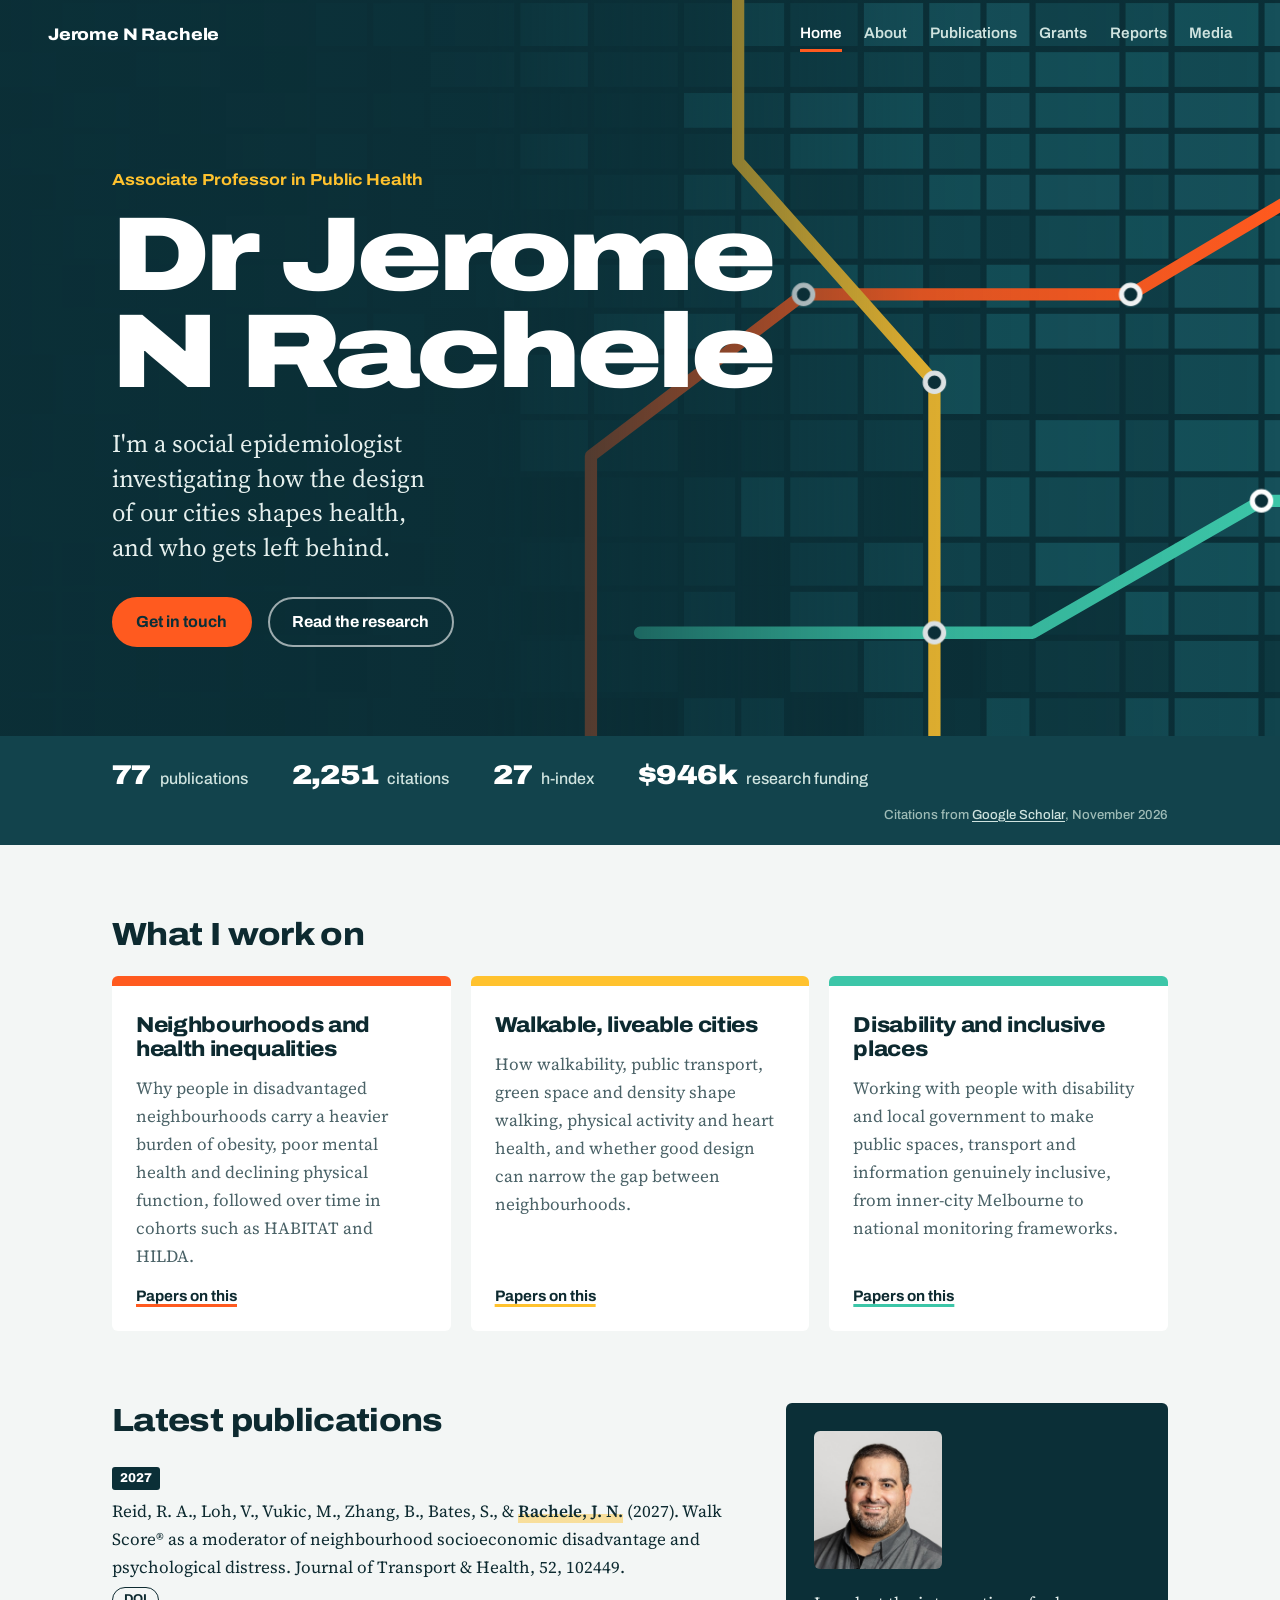
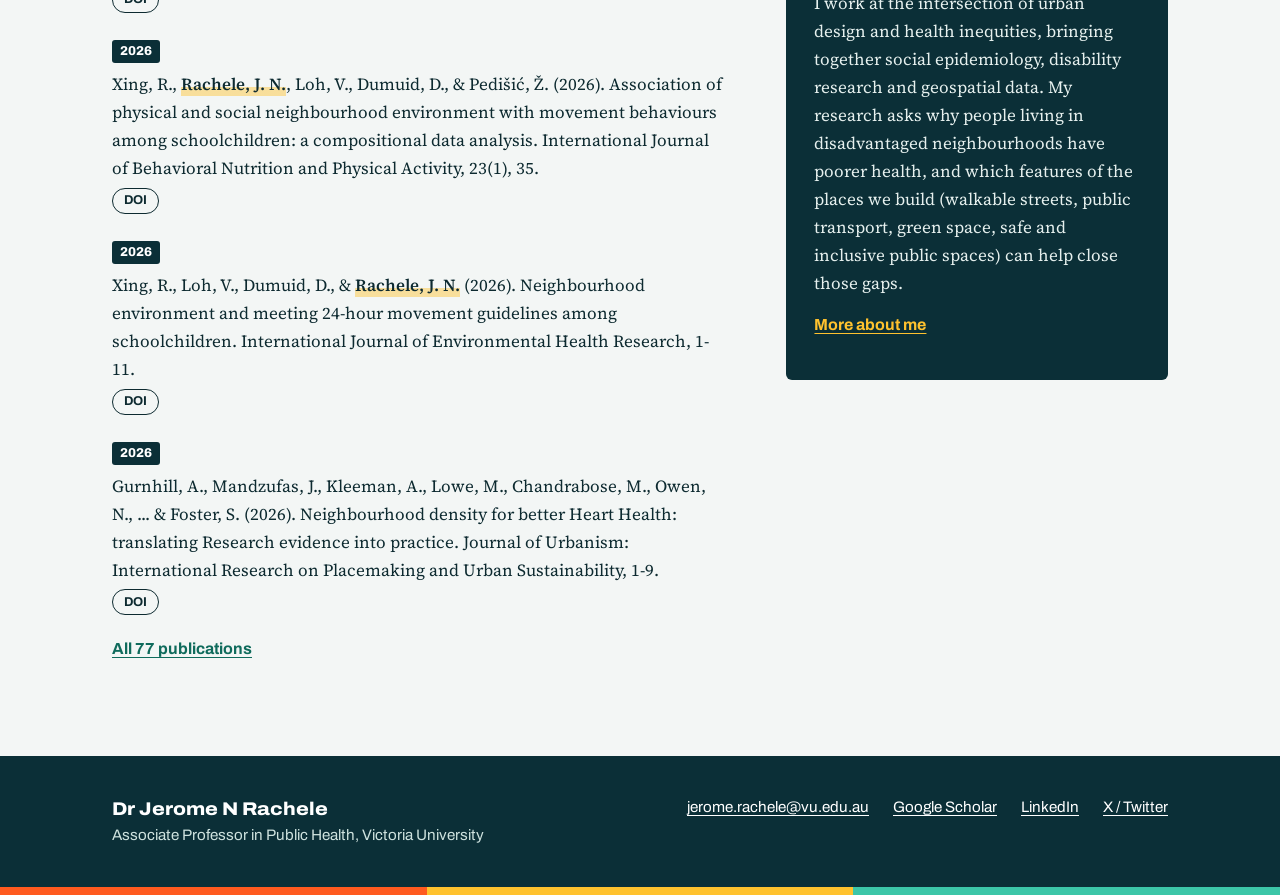
==== commit 0ef63f8b: "Update index.html" ====
--- a/index.html
+++ b/index.html
@@ -66,7 +66,7 @@
 <section class="wrap block split">
   <div>
     <h2 class="section-title">Latest publications</h2>
-    <ol class="pubs"><li class="pub"><span class="yr">2027</span><p>Reid, R. A., Loh, V., Vukic, M., Zhang, B., Bates, S., &amp; <strong>Rachele, J. N.</strong> (2027). Walk Score® as a moderator of neighbourhood socioeconomic disadvantage and psychological distress. Journal of Transport &amp; Health, 52, 102449.</p></li><li class="pub"><span class="yr">2026</span><p>Xing, R., <strong>Rachele, J. N.</strong>, Loh, V., Dumuid, D., &amp; Pedišić, Ž. (2026). Association of physical and social neighbourhood environment with movement behaviours among schoolchildren: a compositional data analysis. International Journal of Behavioral Nutrition and Physical Activity, 23(1), 35.</p></li><li class="pub"><span class="yr">2026</span><p>Xing, R., Loh, V., Dumuid, D., &amp; <strong>Rachele, J. N.</strong> (2026). Neighbourhood environment and meeting 24-hour movement guidelines among schoolchildren. International Journal of Environmental Health Research, 1-11.</p></li><li class="pub"><span class="yr">2026</span><p>Gurnhill, A., Mandzufas, J., Kleeman, A., Lowe, M., Chandrabose, M., Owen, N., ... &amp; Foster, S. (2026). Neighbourhood density for better Heart Health: translating Research evidence into practice. Journal of Urbanism: International Research on Placemaking and Urban Sustainability, 1-9.</p></li></ol>
+    <ol class="pubs"><li class="pub"><span class="yr">2027</span><p>Reid, R. A., Loh, V., Vukic, M., Zhang, B., Bates, S., &amp; <strong>Rachele, J. N.</strong> (2027). Walk Score® as a moderator of neighbourhood socioeconomic disadvantage and psychological distress. Journal of Transport &amp; Health, 52, 102449.</p><span class="links"><a href="https://doi.org/10.1016/j.jth.2026.102449" rel="noopener">DOI</a></span></li><li class="pub"><span class="yr">2026</span><p>Xing, R., <strong>Rachele, J. N.</strong>, Loh, V., Dumuid, D., &amp; Pedišić, Ž. (2026). Association of physical and social neighbourhood environment with movement behaviours among schoolchildren: a compositional data analysis. International Journal of Behavioral Nutrition and Physical Activity, 23(1), 35.</p><span class="links"><a href="https://doi.org/10.1186/s12966-026-01879-z" rel="noopener">DOI</a></span></li><li class="pub"><span class="yr">2026</span><p>Xing, R., Loh, V., Dumuid, D., &amp; <strong>Rachele, J. N.</strong> (2026). Neighbourhood environment and meeting 24-hour movement guidelines among schoolchildren. International Journal of Environmental Health Research, 1-11.</p><span class="links"><a href="https://doi.org/10.1080/09603123.2026.2723970" rel="noopener">DOI</a></span></li><li class="pub"><span class="yr">2026</span><p>Gurnhill, A., Mandzufas, J., Kleeman, A., Lowe, M., Chandrabose, M., Owen, N., ... &amp; Foster, S. (2026). Neighbourhood density for better Heart Health: translating Research evidence into practice. Journal of Urbanism: International Research on Placemaking and Urban Sustainability, 1-9.</p><span class="links"><a href="https://doi.org/10.1080/17549175.2026.2709369" rel="noopener">DOI</a></span></li></ol>
     <p class="more"><a href="academic-publications.html">All 77 publications</a></p>
   </div>
   <aside class="about-card">
